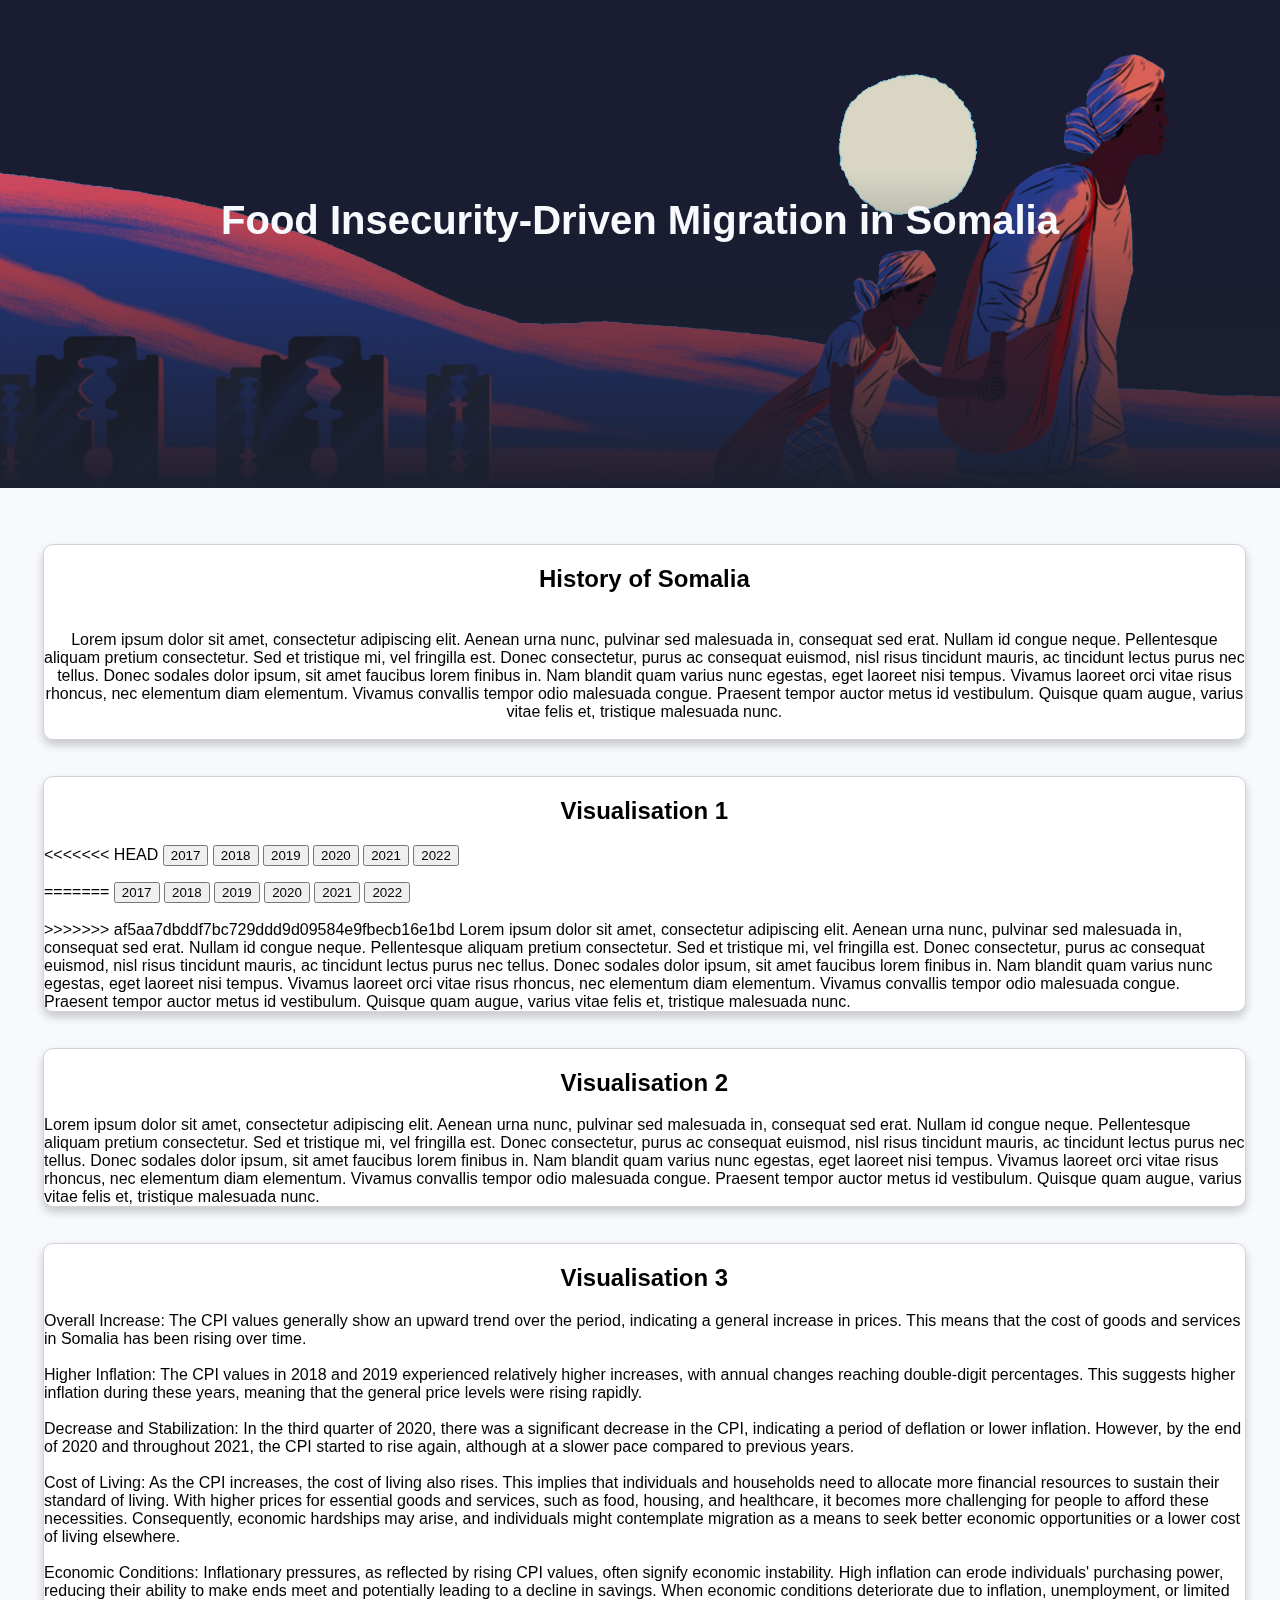
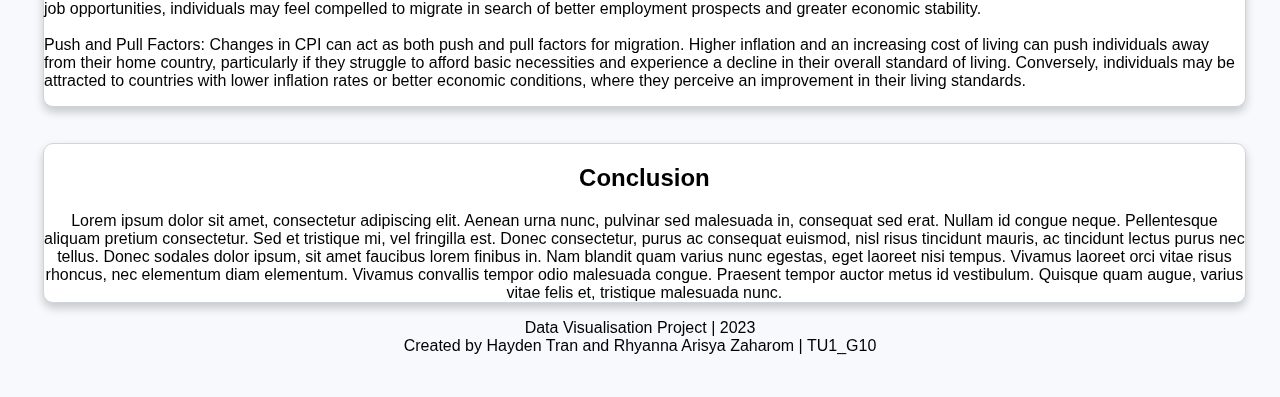
==== index.html @ 813162ca "Merge branch 'main' of https://github.com/rhyannaaz/COS30045" ====
<!DOCTYPE html>
<html lang="en">


<head>
	<meta charset="UTF-8" />
	<meta name="description" content="Data Visualisation Project 2023" />
	<meta name="keywords" content="HTML, CSS, JSON, JavaScript" />
	<meta name="authors" content="Hayden Tran, Rhyanna Arisya Zaharom" />

	<title>Data Visualisation Project</title>
	<script src="https://d3js.org/d3.v7.min.js"></script>
	<script src="index.js"></script>
	<link rel="stylesheet" href="./index.css">
	<link rel="icon" type="images/icon" href="images/migration_icon.png">

</head>

<body>
	<div>
		<header>
				<h1>Food Insecurity-Driven Migration in Somalia</h1>
		</header>
		<br><br>
		<div class="card">
			<div class="container" style="text-align:center">
				<h2>History of Somalia</h2>
				<br>
				<div>
					Lorem ipsum dolor sit amet, consectetur adipiscing elit. Aenean urna nunc, pulvinar sed malesuada
					in,
					consequat sed erat. Nullam id congue neque. Pellentesque aliquam pretium consectetur. Sed et
					tristique mi,
					vel fringilla est. Donec consectetur, purus ac consequat euismod, nisl risus tincidunt mauris, ac
					tincidunt
					lectus purus nec tellus. Donec sodales dolor ipsum, sit amet faucibus lorem finibus in. Nam blandit
					quam
					varius nunc egestas, eget laoreet nisi tempus. Vivamus laoreet orci vitae risus rhoncus, nec
					elementum diam
					elementum. Vivamus convallis tempor odio malesuada congue. Praesent tempor auctor metus id
					vestibulum. Quisque
					quam augue, varius vitae felis et, tristique malesuada nunc.
				</div>
				<br>
			</div>
		</div>
		<br><br>
		<div class="card">
			<div class="container">
				<h2>Visualisation 1</h2>
				<div>
<<<<<<< HEAD
					<button onclick="changeYear(2017)">2017</button>
					<button onclick="changeYear(2018)">2018</button>
					<button onclick="changeYear(2019)">2019</button>
					<button onclick="changeYear(2020)">2020</button>
					<button onclick="changeYear(2021)">2021</button>
					<button onclick="changeYear(2022)">2022</button>
					<p id="chart1"></p>
=======
					<button class="year-btn" data-year="2017">2017</button>
					<button class="year-btn" data-year="2018">2018</button>
					<button class="year-btn" data-year="2019">2019</button>
					<button class="year-btn" data-year="2020">2020</button>
					<button class="year-btn" data-year="2021">2021</button>
					<button class="year-btn" data-year="2022">2022</button>
					<br><br>
					<!-- <div class="regionLabel"><div>Current filtering by: <strong>All Regions</strong></div><a href="#" class="reset-btn small">RESET</a></div> -->
				<div id="chart1"></div>
>>>>>>> af5aa7dbddf7bc729ddd9d09584e9fbecb16e1bd
					<span class="text1">
						Lorem ipsum dolor sit amet, consectetur adipiscing elit. Aenean urna nunc, pulvinar sed
						malesuada in,
						consequat sed erat. Nullam id congue neque. Pellentesque aliquam pretium consectetur. Sed et
						tristique mi,
						vel fringilla est. Donec consectetur, purus ac consequat euismod, nisl risus tincidunt mauris,
						ac tincidunt
						lectus purus nec tellus. Donec sodales dolor ipsum, sit amet faucibus lorem finibus in. Nam
						blandit quam
						varius nunc egestas, eget laoreet nisi tempus. Vivamus laoreet orci vitae risus rhoncus, nec
						elementum diam
						elementum. Vivamus convallis tempor odio malesuada congue. Praesent tempor auctor metus id
						vestibulum. Quisque
						quam augue, varius vitae felis et, tristique malesuada nunc.
					</span>
				</div>
			</div>
		</div>
		<br><br>
		<div class="card">
			<div class="container">
				<h2>Visualisation 2</h2>
				<div>
					<p id="chart2"></p>
					<span class="text2">
						Lorem ipsum dolor sit amet, consectetur adipiscing elit. Aenean urna nunc, pulvinar sed
						malesuada in,
						consequat sed erat. Nullam id congue neque. Pellentesque aliquam pretium consectetur.
						Sed et tristique mi,
						vel fringilla est. Donec consectetur, purus ac consequat euismod, nisl risus tincidunt
						mauris, ac tincidunt
						lectus purus nec tellus. Donec sodales dolor ipsum, sit amet faucibus lorem finibus in.
						Nam blandit quam
						varius nunc egestas, eget laoreet nisi tempus. Vivamus laoreet orci vitae risus rhoncus,
						nec elementum diam
						elementum. Vivamus convallis tempor odio malesuada congue. Praesent tempor auctor metus
						id vestibulum. Quisque
						quam augue, varius vitae felis et, tristique malesuada nunc.
					</span>
				</div>
			</div>
		</div>
		<br><br>
		<div class="card">
			<h2>Visualisation 3</h2>
			<div id="container3">
				<div id="chart3"></div>
				<div class="text3">
					<p>
						Overall Increase: The CPI values generally show an upward trend over the period, indicating a
						general increase in prices. This means that the cost of goods and services in Somalia has been
						rising over time.
						<br>
						<br>
						Higher Inflation: The CPI values in 2018 and 2019 experienced relatively higher increases, with
						annual changes reaching double-digit percentages. This suggests higher inflation during these
						years, meaning that the general price levels were rising rapidly.
						<br>
						<br>
						Decrease and Stabilization: In the third quarter of 2020, there was a significant decrease in
						the CPI, indicating a period of deflation or lower inflation. However, by the end of 2020 and
						throughout 2021, the CPI started to rise again, although at a slower pace compared to previous
						years.
						<br>
						<br>
						Cost of Living: As the CPI increases, the cost of living also rises. This implies that
						individuals and households need to allocate more financial resources to sustain their standard
						of living. With higher prices for essential goods and services, such as food, housing, and
						healthcare, it becomes more challenging for people to afford these necessities. Consequently,
						economic hardships may arise, and individuals might contemplate migration as a means to seek
						better economic opportunities or a lower cost of living elsewhere.
						<br>
						<br>
						Economic Conditions: Inflationary pressures, as reflected by rising CPI values, often signify
						economic instability. High inflation can erode individuals' purchasing power, reducing their
						ability to make ends meet and potentially leading to a decline in savings. When economic
						conditions deteriorate due to inflation, unemployment, or limited job opportunities, individuals
						may feel compelled to migrate in search of better employment prospects and greater economic
						stability.
						<br>
						<br>
						Push and Pull Factors: Changes in CPI can act as both push and pull factors for migration.
						Higher inflation and an increasing cost of living can push individuals away from their home
						country, particularly if they struggle to afford basic necessities and experience a decline in
						their overall standard of living. Conversely, individuals may be attracted to countries with
						lower inflation rates or better economic conditions, where they perceive an improvement in their
						living standards.
					</p>
				</div>
			</div>
		</div>
	</div>
	<br><br>

	<div class="card">
		<div class="container" style="text-align:center">
			<h2>Conclusion</h2>
			<span>
				Lorem ipsum dolor sit amet, consectetur adipiscing elit. Aenean urna nunc, pulvinar sed
				malesuada in,
				consequat sed erat. Nullam id congue neque. Pellentesque aliquam pretium consectetur. Sed et
				tristique mi,
				vel fringilla est. Donec consectetur, purus ac consequat euismod, nisl risus tincidunt mauris,
				ac tincidunt
				lectus purus nec tellus. Donec sodales dolor ipsum, sit amet faucibus lorem finibus in. Nam
				blandit quam
				varius nunc egestas, eget laoreet nisi tempus. Vivamus laoreet orci vitae risus rhoncus, nec
				elementum diam
				elementum. Vivamus convallis tempor odio malesuada congue. Praesent tempor auctor metus id
				vestibulum. Quisque
				quam augue, varius vitae felis et, tristique malesuada nunc.
			</span>
		</div>
	</div>

	</div>
	<footer style="text-align:center">
		<div>
			<p> Data Visualisation Project | 2023 <br>
				Created by Hayden Tran and Rhyanna Arisya Zaharom | TU1_G10</p>
		</div>
	</footer>
</body>

</html>
---- index.css ----
/**
* Authors: Hayden Tran (102882815), Rhyanna Arisya Zaharom (103698709)
* Target: index.html
* Created: 29th April 2023
**/

* {
	font-family: 'Arial', sans-serif;
}

header {
  position:relative;
  overflow:hidden;
  display:flex;
  flex-wrap: wrap;
  justify-content: center;
  align-items: flex-start;
  align-content: flex-start;
  height:50vw;
  min-height:350px;
  max-height:350px;
  min-width:300px;
  color:#F7F9FD;
	font-size: 20px;
	text-align:center;
	padding-top: 90px;
	padding-bottom: 90px;
	margin-left: -50px;
	margin-right: -50px;
	margin-bottom: 20px;
	margin-top: -50px;
}

header:after {
  content:"";
  width:100%;
  height:100%;
  position:absolute;
  bottom:0;
  left:0;
  z-index:-1;
 	background: linear-gradient(to bottom, rgba(0,0,0,0.12) 40%,rgba(27,32,48,1) 100%);
}

header:before {
  content:"";
  width:100%;
  height:200%;
  position:absolute;
  top:0;
  left:0;
  -webkit-backface-visibility: hidden;
  -webkit-transform: translateZ(0); backface-visibility: hidden;
  scale(1.0, 1.0);
  transform: translateZ(0);
  background:#1B2030 url(images/somalia_illustration.png) 50% 0 no-repeat;
  background-size:100%;
  background-attachment:fixed;
  animation: grow 360s  linear 10ms infinite;
  transition:all 0.4s ease-in-out;
  z-index:-2
}

@keyframes grow {
  0% { transform: scale(1) translateY(0px)}
  50% { transform: scale(1.2) translateY(-400px)}
}

h1 {
	margin-top: 150px;
}

h1:after {
	content: '';
	position: absolute;
	display: inline-block;
  height: 1em;
  width: 58%;
  border-bottom: 1px solid;
  margin-top: 1%;
	left: 21%;
  opacity: 0;
	animation: underlineEffect 4s forwards;
	transform: scale(0,1);
}

@keyframes underlineEffect {
	0% {
		opacity: 0;
		transform: scale(0,1);
	}

	100% {
		opacity: 1;
		transform: scale(1);
	}
}

/* :hover:after {
	opacity: 1;
	transform: scale(1);
} */

body {
  background-color: #f7f9fd;
}

.card {
	box-shadow: 0 5px 10px 0 rgba(0, 0, 0, 0.2);
	transition: 0.3s;
	width: 95%;
	border-radius: 10px;
	border-style: solid;
	border-width: thin;
	border-color: #ced4da;
	margin-left: 35px;
	background-color: #fff;
}

<<<<<<< HEAD
#container3 {
	padding: 2px 16px;
	display: grid;
	grid-template-columns: 1fr 1fr;
	grid-gap: 20px;
	text-align: center;
}

h2 {
	text-align: center;
=======
.container {
	padding: 30px 20px;
>>>>>>> af5aa7dbddf7bc729ddd9d09584e9fbecb16e1bd
}

.map-tooltip {
	position: absolute;
	background-color: #fff;
	padding: 5px;
	font-size: 12px;
	border: 1px solid #ccc;
	pointer-events: none;
}

.year-btn {
	margin-left: 1.5;
	margin-right: 1.5;
	padding: 6px;
	border: none;
	border-radius: 5px;
	width: 5%;
	margin-top: 2%;
	font-weight: bold;
	padding: 5px;
	color: white;
	font-size: 1rem;
	background-color: #ED6A2C;
	transition-duration: 0.3s;
}

.year-btn:hover {
    opacity: 0.6;

}

span.text1 {
	/* float: right;
	text-align: justify;
	width: 45%;
	margin-top: -25%; */
}

span.text2 {
	/* float: left;
	text-align: justify;
	width: 45%;
	margin-top: -15%; */
}

.text3 p {
margin: 0 auto
}

<<<<<<< HEAD
#chart1 {
	width: 45%;
}
=======
footer {
	font-size: 18px;
	padding-top: 90px;
	padding-bottom: 90px;
	margin-left: -50px;
	margin-right: -50px;
	margin-bottom: -50px;
	margin-top: 20px
}
>>>>>>> af5aa7dbddf7bc729ddd9d09584e9fbecb16e1bd
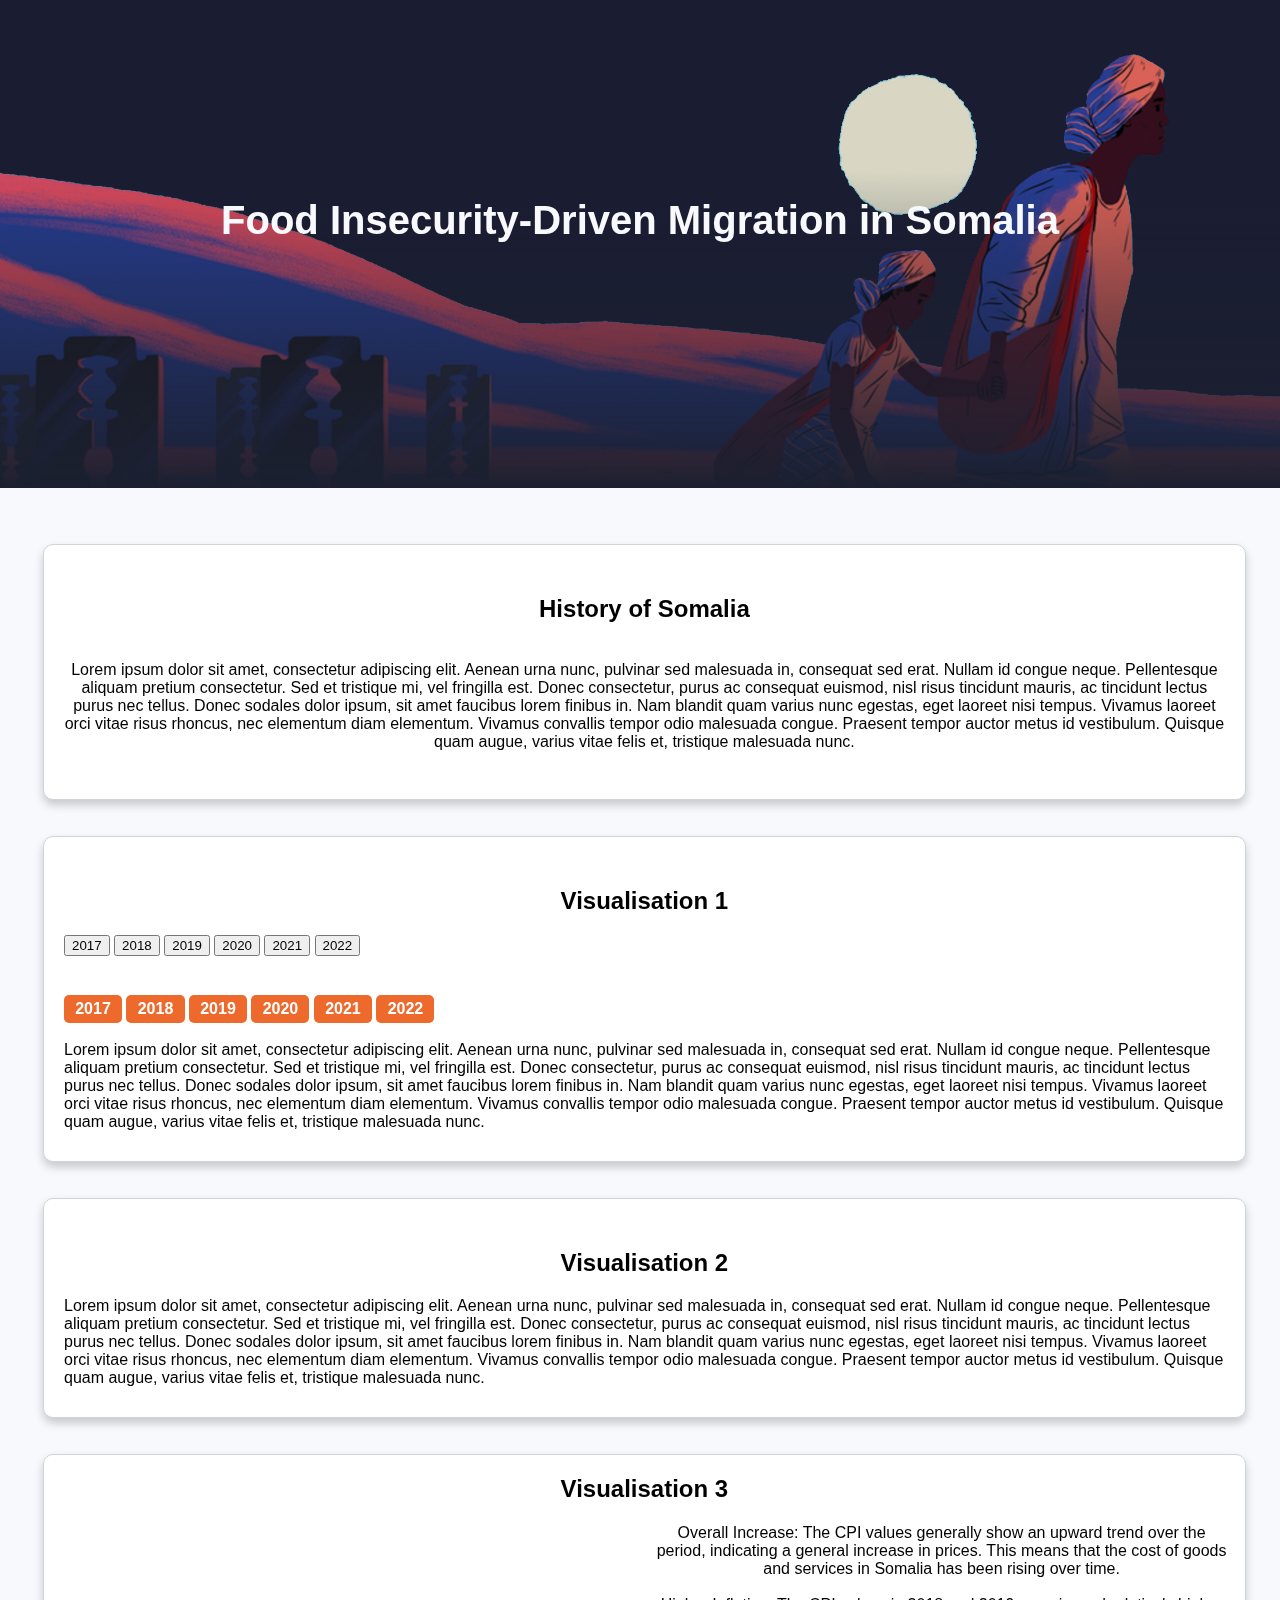
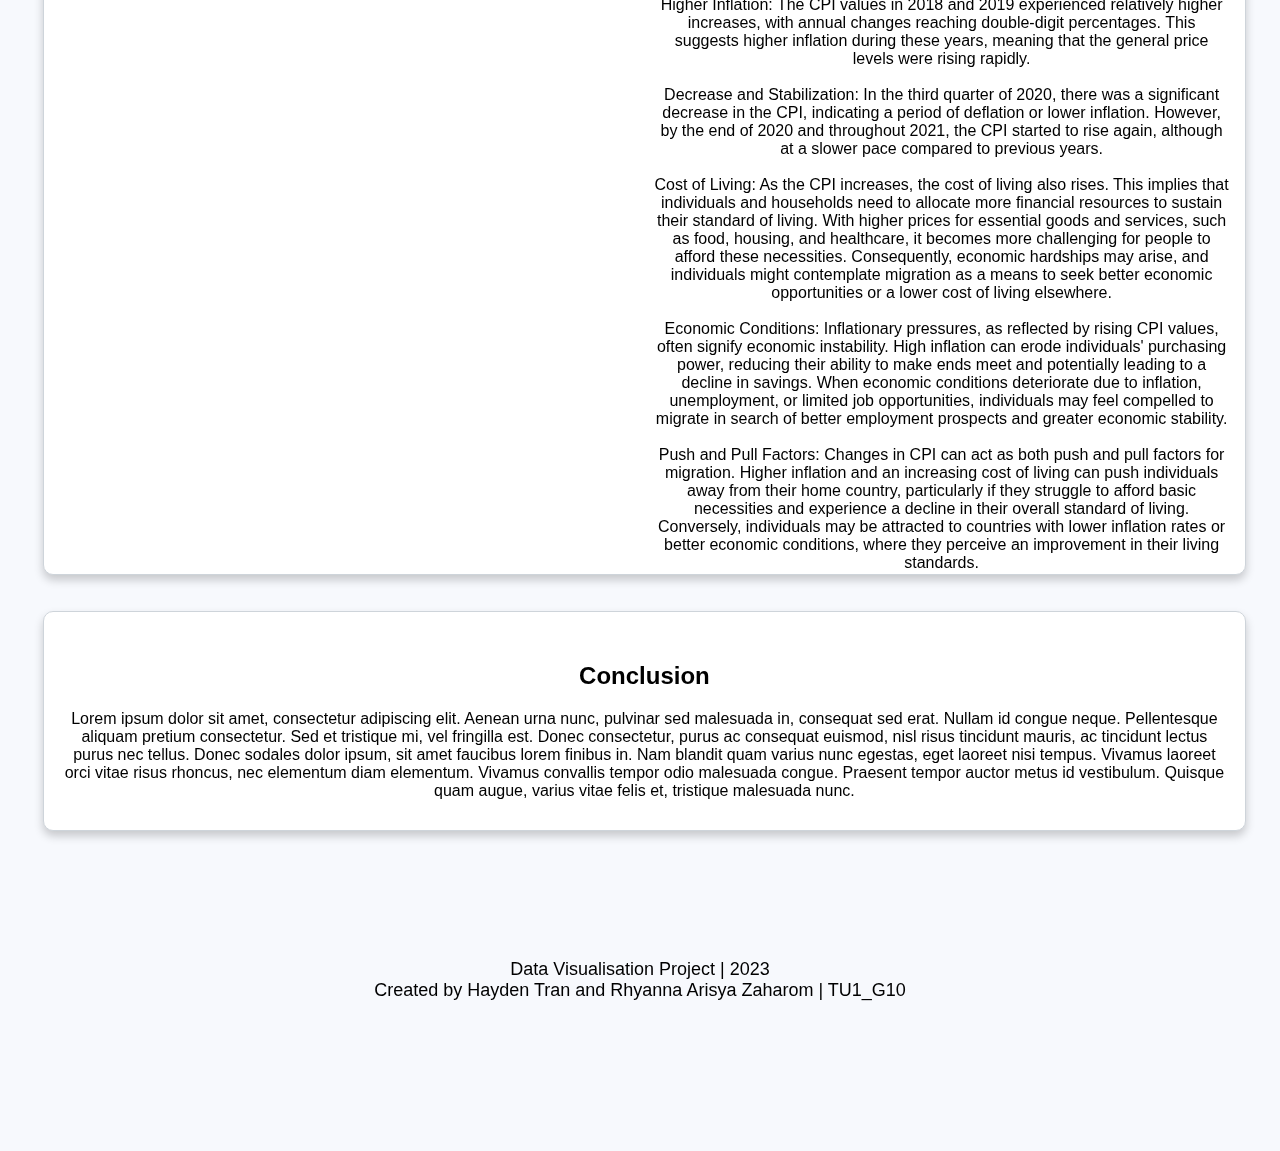
==== commit e064d52f: "Update" ====
--- a/index.html
+++ b/index.html
@@ -49,7 +49,6 @@
 			<div class="container">
 				<h2>Visualisation 1</h2>
 				<div>
-<<<<<<< HEAD
 					<button onclick="changeYear(2017)">2017</button>
 					<button onclick="changeYear(2018)">2018</button>
 					<button onclick="changeYear(2019)">2019</button>
@@ -57,7 +56,6 @@
 					<button onclick="changeYear(2021)">2021</button>
 					<button onclick="changeYear(2022)">2022</button>
 					<p id="chart1"></p>
-=======
 					<button class="year-btn" data-year="2017">2017</button>
 					<button class="year-btn" data-year="2018">2018</button>
 					<button class="year-btn" data-year="2019">2019</button>
@@ -67,7 +65,6 @@
 					<br><br>
 					<!-- <div class="regionLabel"><div>Current filtering by: <strong>All Regions</strong></div><a href="#" class="reset-btn small">RESET</a></div> -->
 				<div id="chart1"></div>
->>>>>>> af5aa7dbddf7bc729ddd9d09584e9fbecb16e1bd
 					<span class="text1">
 						Lorem ipsum dolor sit amet, consectetur adipiscing elit. Aenean urna nunc, pulvinar sed
 						malesuada in,
@@ -192,4 +189,4 @@
 	</footer>
 </body>
 
-</html>+</html>
--- a/index.css
+++ b/index.css
@@ -117,7 +117,6 @@
 	background-color: #fff;
 }
 
-<<<<<<< HEAD
 #container3 {
 	padding: 2px 16px;
 	display: grid;
@@ -128,10 +127,9 @@
 
 h2 {
 	text-align: center;
-=======
+}
 .container {
 	padding: 30px 20px;
->>>>>>> af5aa7dbddf7bc729ddd9d09584e9fbecb16e1bd
 }
 
 .map-tooltip {
@@ -182,11 +180,9 @@
 margin: 0 auto
 }
 
-<<<<<<< HEAD
 #chart1 {
 	width: 45%;
 }
-=======
 footer {
 	font-size: 18px;
 	padding-top: 90px;
@@ -196,4 +192,3 @@
 	margin-bottom: -50px;
 	margin-top: 20px
 }
->>>>>>> af5aa7dbddf7bc729ddd9d09584e9fbecb16e1bd
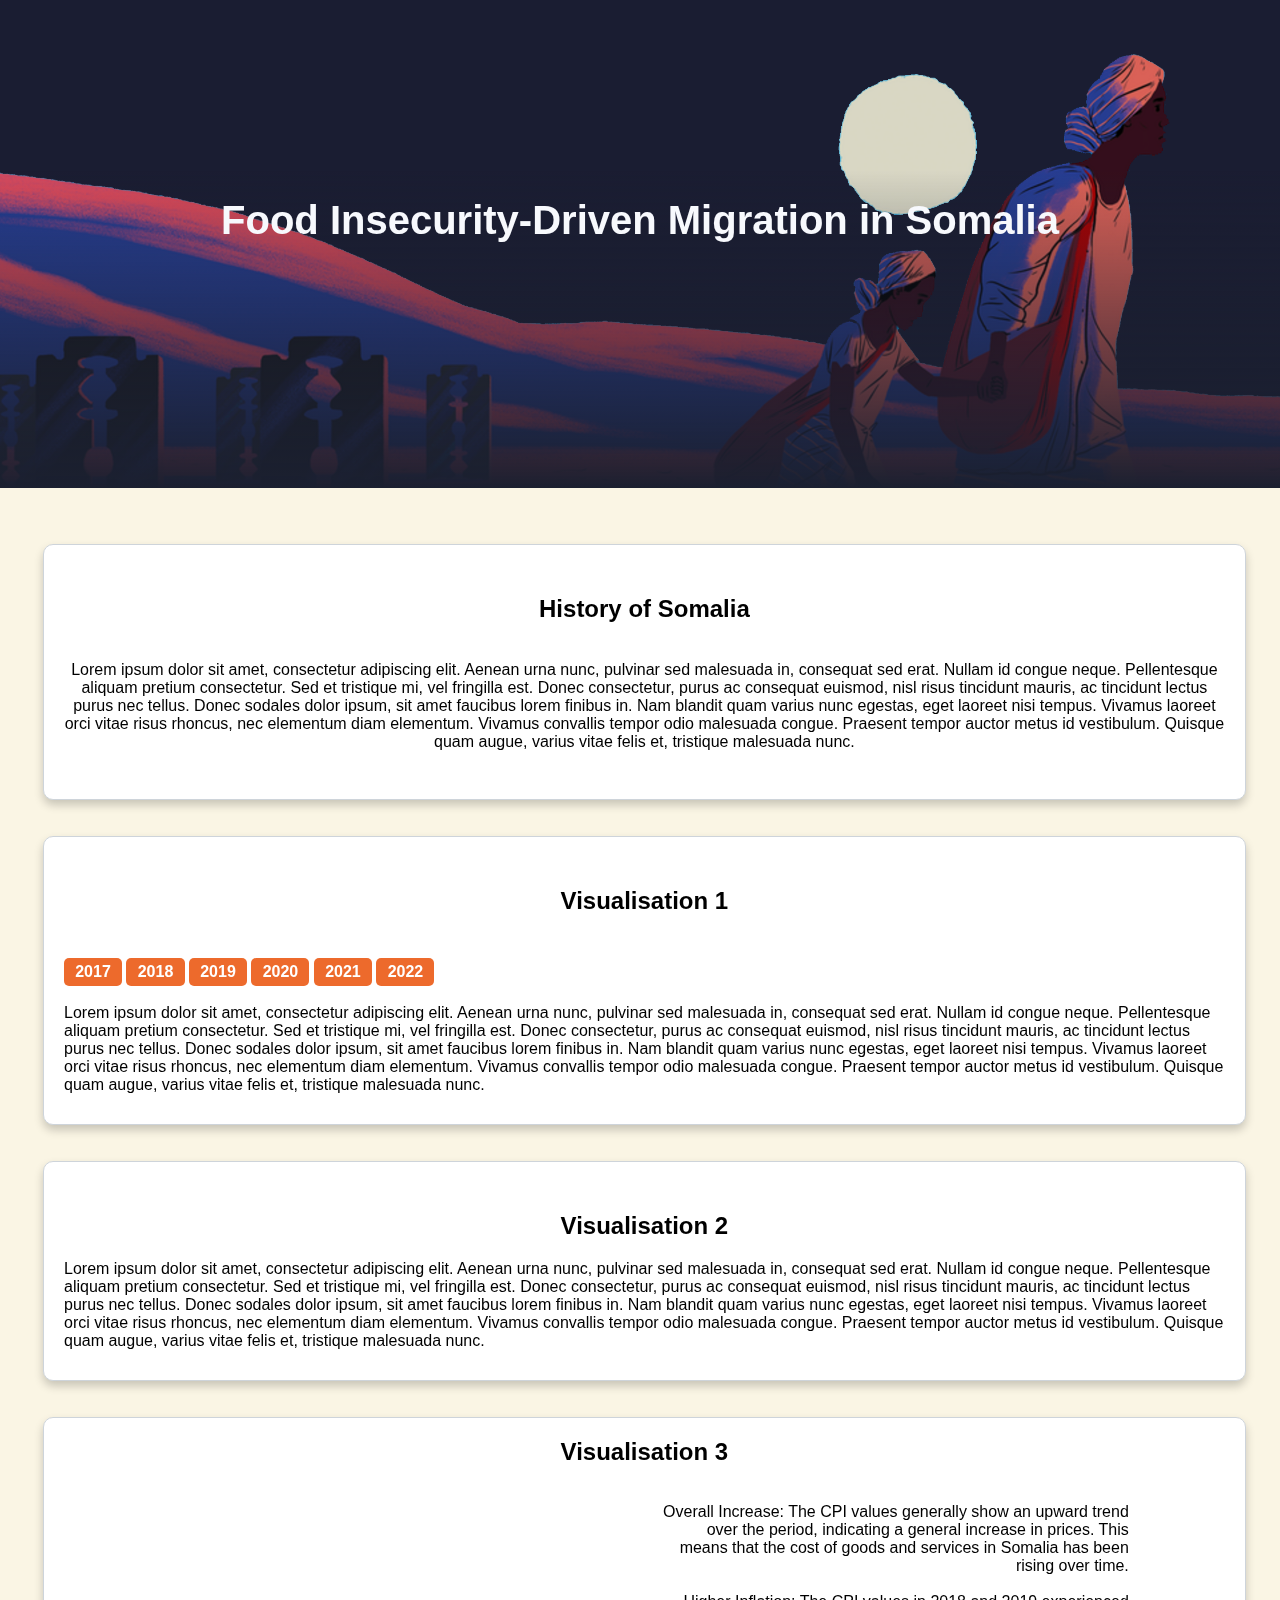
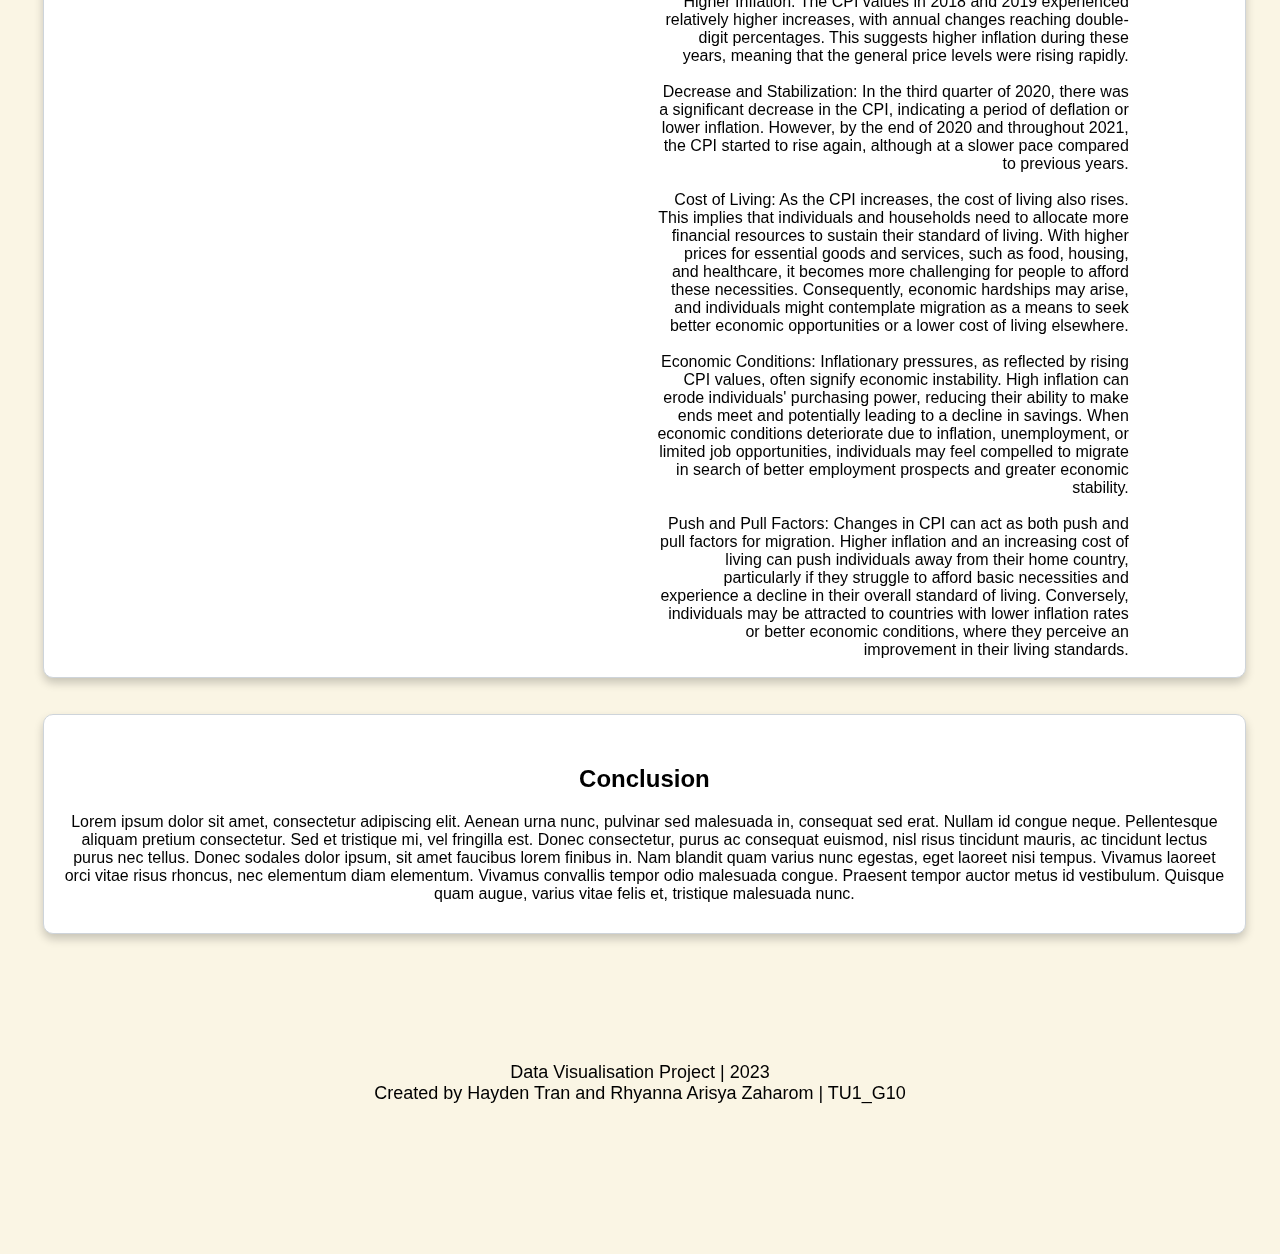
==== commit 7b556812: "visualization 3 updated" ====
--- a/index.html
+++ b/index.html
@@ -49,12 +49,6 @@
 			<div class="container">
 				<h2>Visualisation 1</h2>
 				<div>
-					<button onclick="changeYear(2017)">2017</button>
-					<button onclick="changeYear(2018)">2018</button>
-					<button onclick="changeYear(2019)">2019</button>
-					<button onclick="changeYear(2020)">2020</button>
-					<button onclick="changeYear(2021)">2021</button>
-					<button onclick="changeYear(2022)">2022</button>
 					<p id="chart1"></p>
 					<button class="year-btn" data-year="2017">2017</button>
 					<button class="year-btn" data-year="2018">2018</button>
--- a/index.css
+++ b/index.css
@@ -51,7 +51,7 @@
   left:0;
   -webkit-backface-visibility: hidden;
   -webkit-transform: translateZ(0); backface-visibility: hidden;
-  scale(1.0, 1.0);
+  scale: (1.0, 1.0);
   transform: translateZ(0);
   background:#1B2030 url(images/somalia_illustration.png) 50% 0 no-repeat;
   background-size:100%;
@@ -102,7 +102,7 @@
 } */
 
 body {
-  background-color: #f7f9fd;
+  background-color: #FAF5E4;
 }
 
 .card {
@@ -176,8 +176,10 @@
 	margin-top: -15%; */
 }
 
-.text3 p {
-margin: 0 auto
+.text3  {
+margin: auto;
+padding-right: 100px;
+text-align: right;
 }
 
 #chart1 {
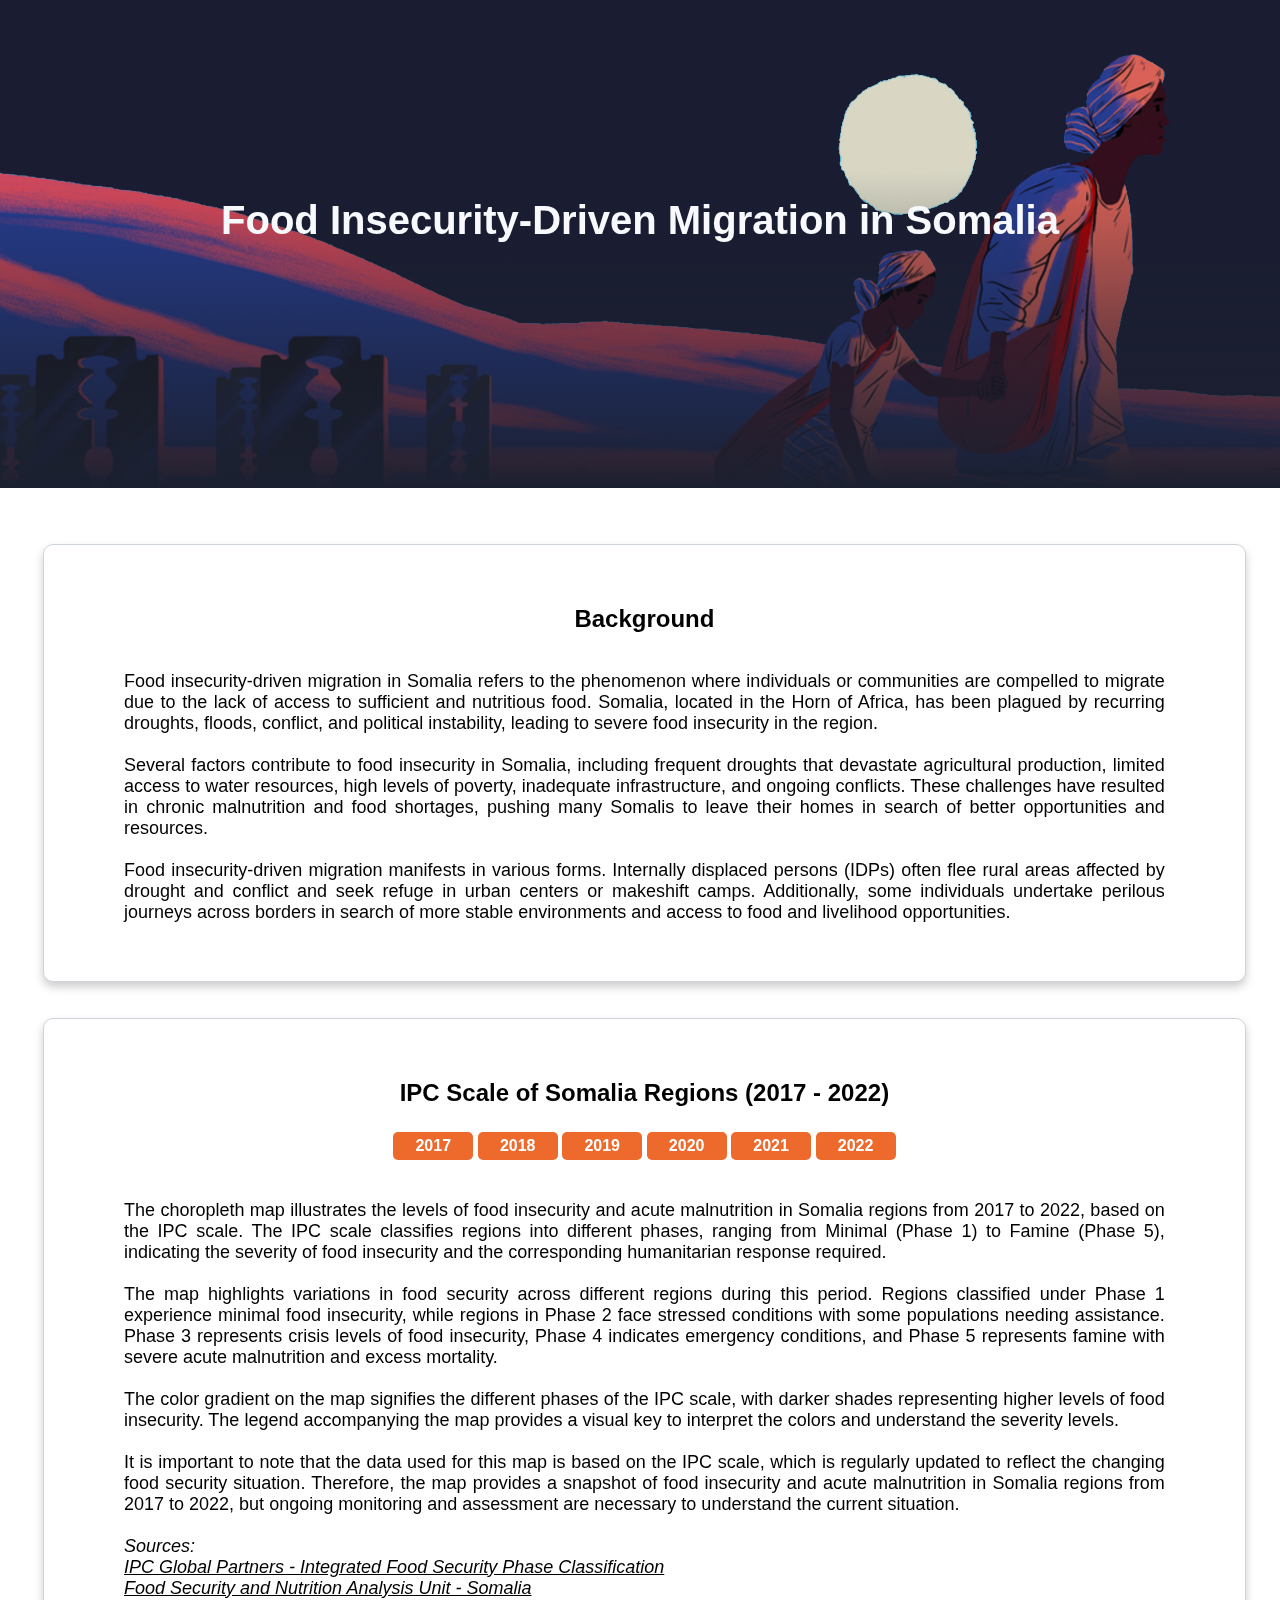
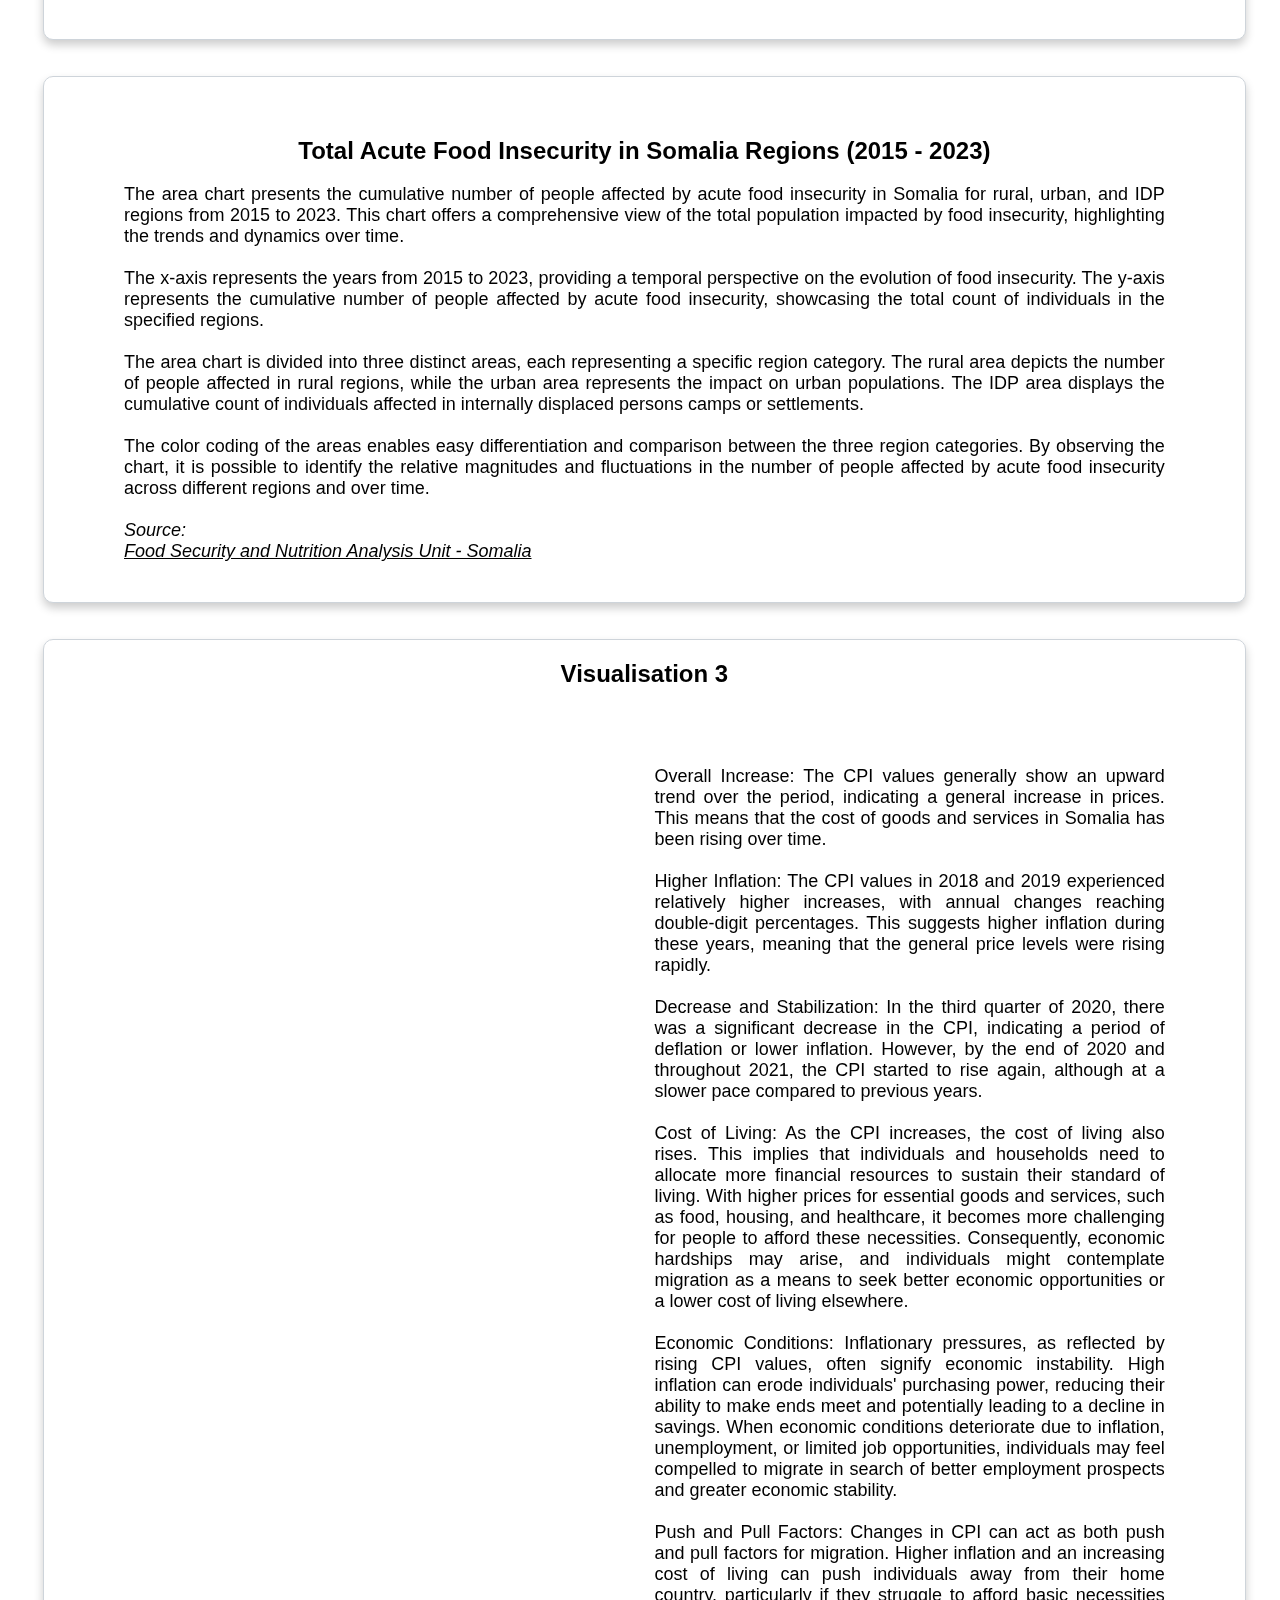
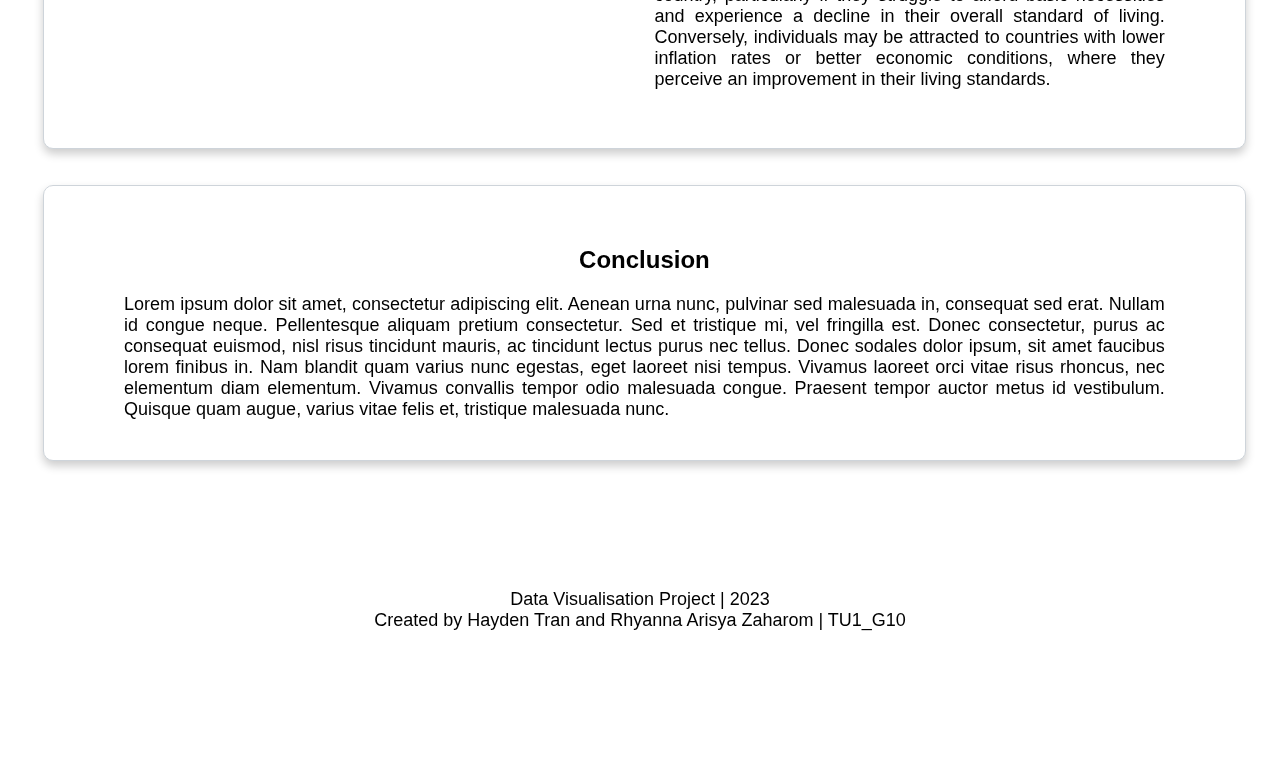
==== commit 963cc450: "modified css" ====
--- a/index.html
+++ b/index.html
@@ -23,81 +23,104 @@
 		</header>
 		<br><br>
 		<div class="card">
-			<div class="container" style="text-align:center">
-				<h2>History of Somalia</h2>
+			<div id="container0">
+				<h2>Background</h2>
 				<br>
+				<div class="background">
+					Food insecurity-driven migration in Somalia refers to the phenomenon where individuals or
+					communities are compelled to migrate due to the lack of access to sufficient and nutritious
+					food. Somalia, located in the Horn of Africa, has been plagued by recurring droughts, floods,
+					conflict, and political instability, leading to severe food insecurity in the region.
+					<br><br>
+					Several factors contribute to food insecurity in Somalia, including frequent droughts that
+					devastate agricultural production, limited access to water resources, high levels of poverty,
+					inadequate infrastructure, and ongoing conflicts. These challenges have resulted in chronic
+					malnutrition and food shortages, pushing many Somalis to leave their homes in search of better
+					opportunities and resources.
+					<br><br>
+					Food insecurity-driven migration manifests in various forms. Internally displaced persons (IDPs)
+					often flee rural areas affected by drought and conflict and seek refuge in urban centers or makeshift
+					camps. Additionally, some individuals undertake perilous journeys across borders in search of more
+					stable environments and access to food and livelihood opportunities.
+				</div>
+				<br>
+			</div>
+		</div>
+		<br><br>
+		<div class="card">
+			<div id="container1">
+				<h2>IPC Scale of Somalia Regions (2017 - 2022)</h2>
 				<div>
-					Lorem ipsum dolor sit amet, consectetur adipiscing elit. Aenean urna nunc, pulvinar sed malesuada
-					in,
-					consequat sed erat. Nullam id congue neque. Pellentesque aliquam pretium consectetur. Sed et
-					tristique mi,
-					vel fringilla est. Donec consectetur, purus ac consequat euismod, nisl risus tincidunt mauris, ac
-					tincidunt
-					lectus purus nec tellus. Donec sodales dolor ipsum, sit amet faucibus lorem finibus in. Nam blandit
-					quam
-					varius nunc egestas, eget laoreet nisi tempus. Vivamus laoreet orci vitae risus rhoncus, nec
-					elementum diam
-					elementum. Vivamus convallis tempor odio malesuada congue. Praesent tempor auctor metus id
-					vestibulum. Quisque
-					quam augue, varius vitae felis et, tristique malesuada nunc.
-				</div>
-				<br>
-			</div>
-		</div>
-		<br><br>
-		<div class="card">
-			<div class="container">
-				<h2>Visualisation 1</h2>
+					<p id="buttons">
+	            <button onclick="myFunction()" id='button1'>2017</button>
+	            <button onclick="myFunction2()" id='button2'>2018</button>
+							<button onclick="myFunction3()" id='button3'>2019</button>
+	            <button onclick="myFunction4()" id='button4'>2020</button>
+							<button onclick="myFunction5()" id='button5'>2021</button>
+	            <button onclick="myFunction6()" id='button6'>2022</button>
+	            <script src="button.js"></script>
+	        </p>
+					<div id="chart1"></div>
+					<div class="text1">
+						The choropleth map illustrates the levels of food insecurity and acute malnutrition in Somalia
+						regions from 2017 to 2022, based on the IPC scale. The IPC scale classifies regions into different
+						phases, ranging from Minimal (Phase 1) to Famine (Phase 5), indicating the severity of food insecurity
+						and the corresponding humanitarian response required.
+						<br><br>
+						The map highlights variations in food security across different regions during this period. Regions
+						classified under Phase 1 experience minimal food insecurity, while regions in Phase 2 face stressed
+						conditions with some populations needing assistance. Phase 3 represents crisis levels of food
+						insecurity, Phase 4 indicates emergency conditions, and Phase 5 represents famine with severe acute
+						malnutrition and excess mortality.
+						<br><br>
+						The color gradient on the map signifies the different phases of the IPC scale, with darker shades
+						representing higher levels of food insecurity. The legend accompanying the map provides a visual key
+						to interpret the colors and understand the severity levels.
+						<br><br>
+						It is important to note that the data used for this map is based on the IPC scale, which is regularly
+						updated to reflect the changing food security situation. Therefore, the map provides a snapshot of
+						food insecurity and acute malnutrition in Somalia regions from 2017 to 2022, but ongoing monitoring
+						and assessment are necessary to understand the current situation.
+						<br><br>
+						<i>Sources:<br>
+							<a class="hyperlinks" href='http://www.ipcinfo.org/'>IPC Global Partners - Integrated Food Security Phase Classification</a>
+							<br>
+							<a class="hyperlinks" href='https://fsnau.org/'>Food Security and Nutrition Analysis Unit - Somalia</a>
+						</i>
+					</div>
+				</div>
+			</div>
+		</div>
+		<br><br>
+		<div class="card">
+			<div id="container2">
+				<h2>Total Acute Food Insecurity in Somalia Regions (2015 - 2023)</h2>
 				<div>
-					<p id="chart1"></p>
-					<button class="year-btn" data-year="2017">2017</button>
-					<button class="year-btn" data-year="2018">2018</button>
-					<button class="year-btn" data-year="2019">2019</button>
-					<button class="year-btn" data-year="2020">2020</button>
-					<button class="year-btn" data-year="2021">2021</button>
-					<button class="year-btn" data-year="2022">2022</button>
-					<br><br>
-					<!-- <div class="regionLabel"><div>Current filtering by: <strong>All Regions</strong></div><a href="#" class="reset-btn small">RESET</a></div> -->
-				<div id="chart1"></div>
-					<span class="text1">
-						Lorem ipsum dolor sit amet, consectetur adipiscing elit. Aenean urna nunc, pulvinar sed
-						malesuada in,
-						consequat sed erat. Nullam id congue neque. Pellentesque aliquam pretium consectetur. Sed et
-						tristique mi,
-						vel fringilla est. Donec consectetur, purus ac consequat euismod, nisl risus tincidunt mauris,
-						ac tincidunt
-						lectus purus nec tellus. Donec sodales dolor ipsum, sit amet faucibus lorem finibus in. Nam
-						blandit quam
-						varius nunc egestas, eget laoreet nisi tempus. Vivamus laoreet orci vitae risus rhoncus, nec
-						elementum diam
-						elementum. Vivamus convallis tempor odio malesuada congue. Praesent tempor auctor metus id
-						vestibulum. Quisque
-						quam augue, varius vitae felis et, tristique malesuada nunc.
-					</span>
-				</div>
-			</div>
-		</div>
-		<br><br>
-		<div class="card">
-			<div class="container">
-				<h2>Visualisation 2</h2>
-				<div>
-					<p id="chart2"></p>
-					<span class="text2">
-						Lorem ipsum dolor sit amet, consectetur adipiscing elit. Aenean urna nunc, pulvinar sed
-						malesuada in,
-						consequat sed erat. Nullam id congue neque. Pellentesque aliquam pretium consectetur.
-						Sed et tristique mi,
-						vel fringilla est. Donec consectetur, purus ac consequat euismod, nisl risus tincidunt
-						mauris, ac tincidunt
-						lectus purus nec tellus. Donec sodales dolor ipsum, sit amet faucibus lorem finibus in.
-						Nam blandit quam
-						varius nunc egestas, eget laoreet nisi tempus. Vivamus laoreet orci vitae risus rhoncus,
-						nec elementum diam
-						elementum. Vivamus convallis tempor odio malesuada congue. Praesent tempor auctor metus
-						id vestibulum. Quisque
-						quam augue, varius vitae felis et, tristique malesuada nunc.
-					</span>
+					<div id="chart2"></div>
+					<div class="text2">
+						The area chart presents the cumulative number of people affected by acute food insecurity in
+						Somalia for rural, urban, and IDP regions from 2015 to 2023. This chart offers a comprehensive
+						view of the total population impacted by food insecurity, highlighting the trends and dynamics
+						over time.
+						<br><br>
+						The x-axis represents the years from 2015 to 2023, providing a temporal perspective on the
+						evolution of food insecurity. The y-axis represents the cumulative number of people affected
+						by acute food insecurity, showcasing the total count of individuals in the specified regions.
+						<br><br>
+						The area chart is divided into three distinct areas, each representing a specific region category.
+						The rural area depicts the number of people affected in rural regions, while the urban area
+						represents the impact on urban populations. The IDP area displays the cumulative count of
+						individuals affected in internally displaced persons camps or settlements.
+						<br><br>
+						The color coding of the areas enables easy differentiation and comparison between the three
+						region categories. By observing the chart, it is possible to identify the relative magnitudes
+						and fluctuations in the number of people affected by acute food insecurity across different
+						regions and over time.
+						<br><br>
+						<i>Source:<br>
+							<a class="hyperlinks" href='https://fsnau.org/'>Food Security and Nutrition Analysis Unit - Somalia</a>
+						</i>
+					</div>
 				</div>
 			</div>
 		</div>
@@ -154,9 +177,9 @@
 	<br><br>
 
 	<div class="card">
-		<div class="container" style="text-align:center">
+		<div id="container4">
 			<h2>Conclusion</h2>
-			<span>
+			<div class="text4">
 				Lorem ipsum dolor sit amet, consectetur adipiscing elit. Aenean urna nunc, pulvinar sed
 				malesuada in,
 				consequat sed erat. Nullam id congue neque. Pellentesque aliquam pretium consectetur. Sed et
@@ -170,7 +193,7 @@
 				elementum. Vivamus convallis tempor odio malesuada congue. Praesent tempor auctor metus id
 				vestibulum. Quisque
 				quam augue, varius vitae felis et, tristique malesuada nunc.
-			</span>
+			</div>
 		</div>
 	</div>
 
--- a/index.css
+++ b/index.css
@@ -96,13 +96,9 @@
 	}
 }
 
-/* :hover:after {
-	opacity: 1;
-	transform: scale(1);
-} */
-
 body {
-  background-color: #FAF5E4;
+  background-color: #FFFFFF;
+	overflow-x: hidden;
 }
 
 .card {
@@ -117,23 +113,48 @@
 	background-color: #fff;
 }
 
+#container0, #container1, #container4 {
+	padding: 40px 80px;
+	text-align: justify;
+}
+
+#container2 {
+	padding: 40px 80px;
+	text-align: justify;
+}
+
 #container3 {
-	padding: 2px 16px;
+	padding: 40px 80px;
 	display: grid;
 	grid-template-columns: 1fr 1fr;
 	grid-gap: 20px;
 	text-align: center;
 }
 
+#chart1 {
+	padding-bottom: 0.5rem;
+	clear: both;
+	padding-bottom: 1.5rem;
+	text-align: center;
+	/* position: absolute; */
+}
+
+#chart2 {
+	text-align: right;
+	margin-left: 35%;
+	scale: 0.8;
+}
+
+#chart3 {
+	text-align: left;
+	scale: 0.8;
+}
+
 h2 {
 	text-align: center;
 }
-.container {
-	padding: 30px 20px;
-}
 
 .map-tooltip {
-	position: absolute;
 	background-color: #fff;
 	padding: 5px;
 	font-size: 12px;
@@ -141,50 +162,51 @@
 	pointer-events: none;
 }
 
-.year-btn {
+#buttons {
+	text-align: center;
+}
+
+button {
 	margin-left: 1.5;
 	margin-right: 1.5;
-	padding: 6px;
+	padding: 5px;
 	border: none;
 	border-radius: 5px;
-	width: 5%;
-	margin-top: 2%;
+	width: 80px;
+	margin-top: 5px;
 	font-weight: bold;
-	padding: 5px;
 	color: white;
 	font-size: 1rem;
 	background-color: #ED6A2C;
 	transition-duration: 0.3s;
 }
 
-.year-btn:hover {
-    opacity: 0.6;
-
-}
-
-span.text1 {
-	/* float: right;
-	text-align: justify;
-	width: 45%;
-	margin-top: -25%; */
-}
-
-span.text2 {
-	/* float: left;
-	text-align: justify;
-	width: 45%;
-	margin-top: -15%; */
+button:hover {
+  opacity: 0.6;
+}
+
+.background, .text1, .text4 {
+	font-size: 18px;
+}
+
+.text2  {
+	text-align: left;
+	text-align: justify;
+	font-size: 18px;
 }
 
 .text3  {
-margin: auto;
-padding-right: 100px;
-text-align: right;
-}
-
-#chart1 {
-	width: 45%;
-}
+	/* margin: auto;
+	padding-right: 100px; */
+	text-align: right;
+	text-align: justify;
+	font-size: 18px;
+}
+
+.hyperlinks {
+	color: black;
+}
+
 footer {
 	font-size: 18px;
 	padding-top: 90px;
@@ -192,5 +214,5 @@
 	margin-left: -50px;
 	margin-right: -50px;
 	margin-bottom: -50px;
-	margin-top: 20px
-}
+	margin-top: 20px;
+}
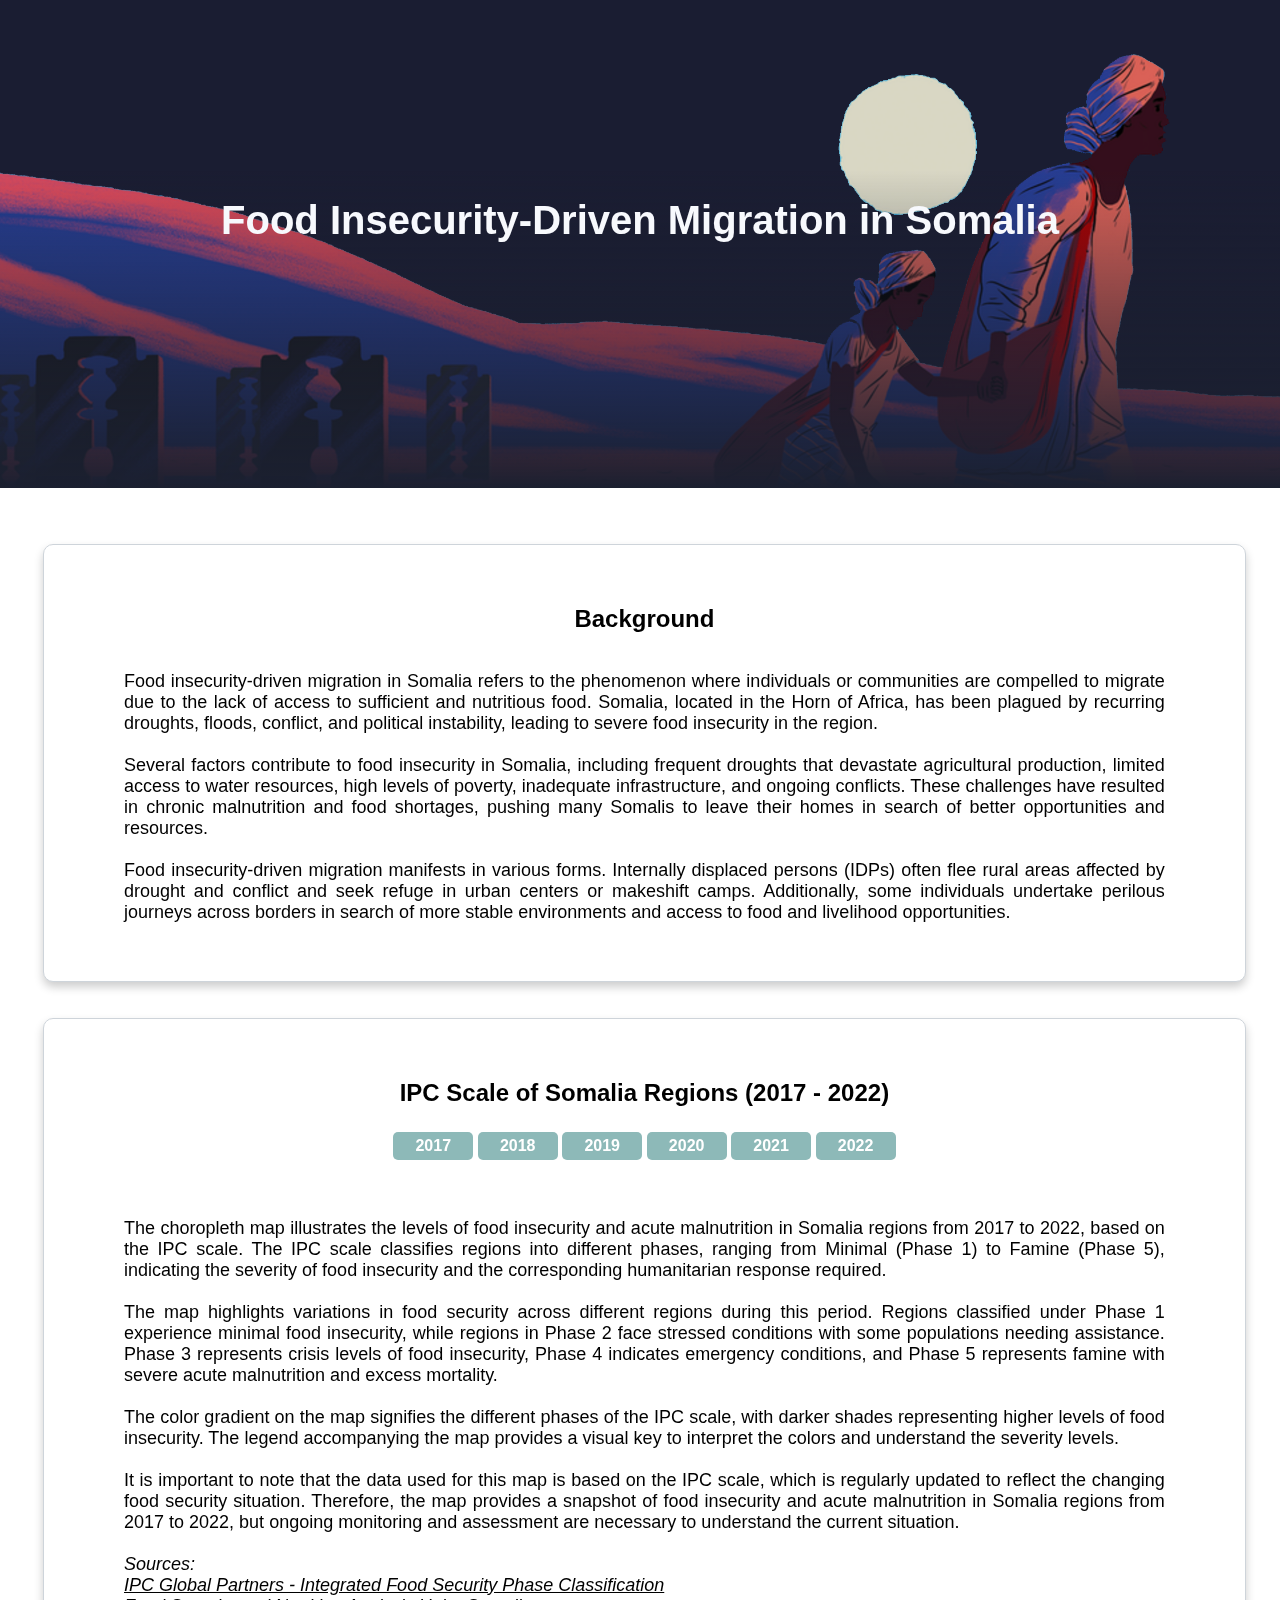
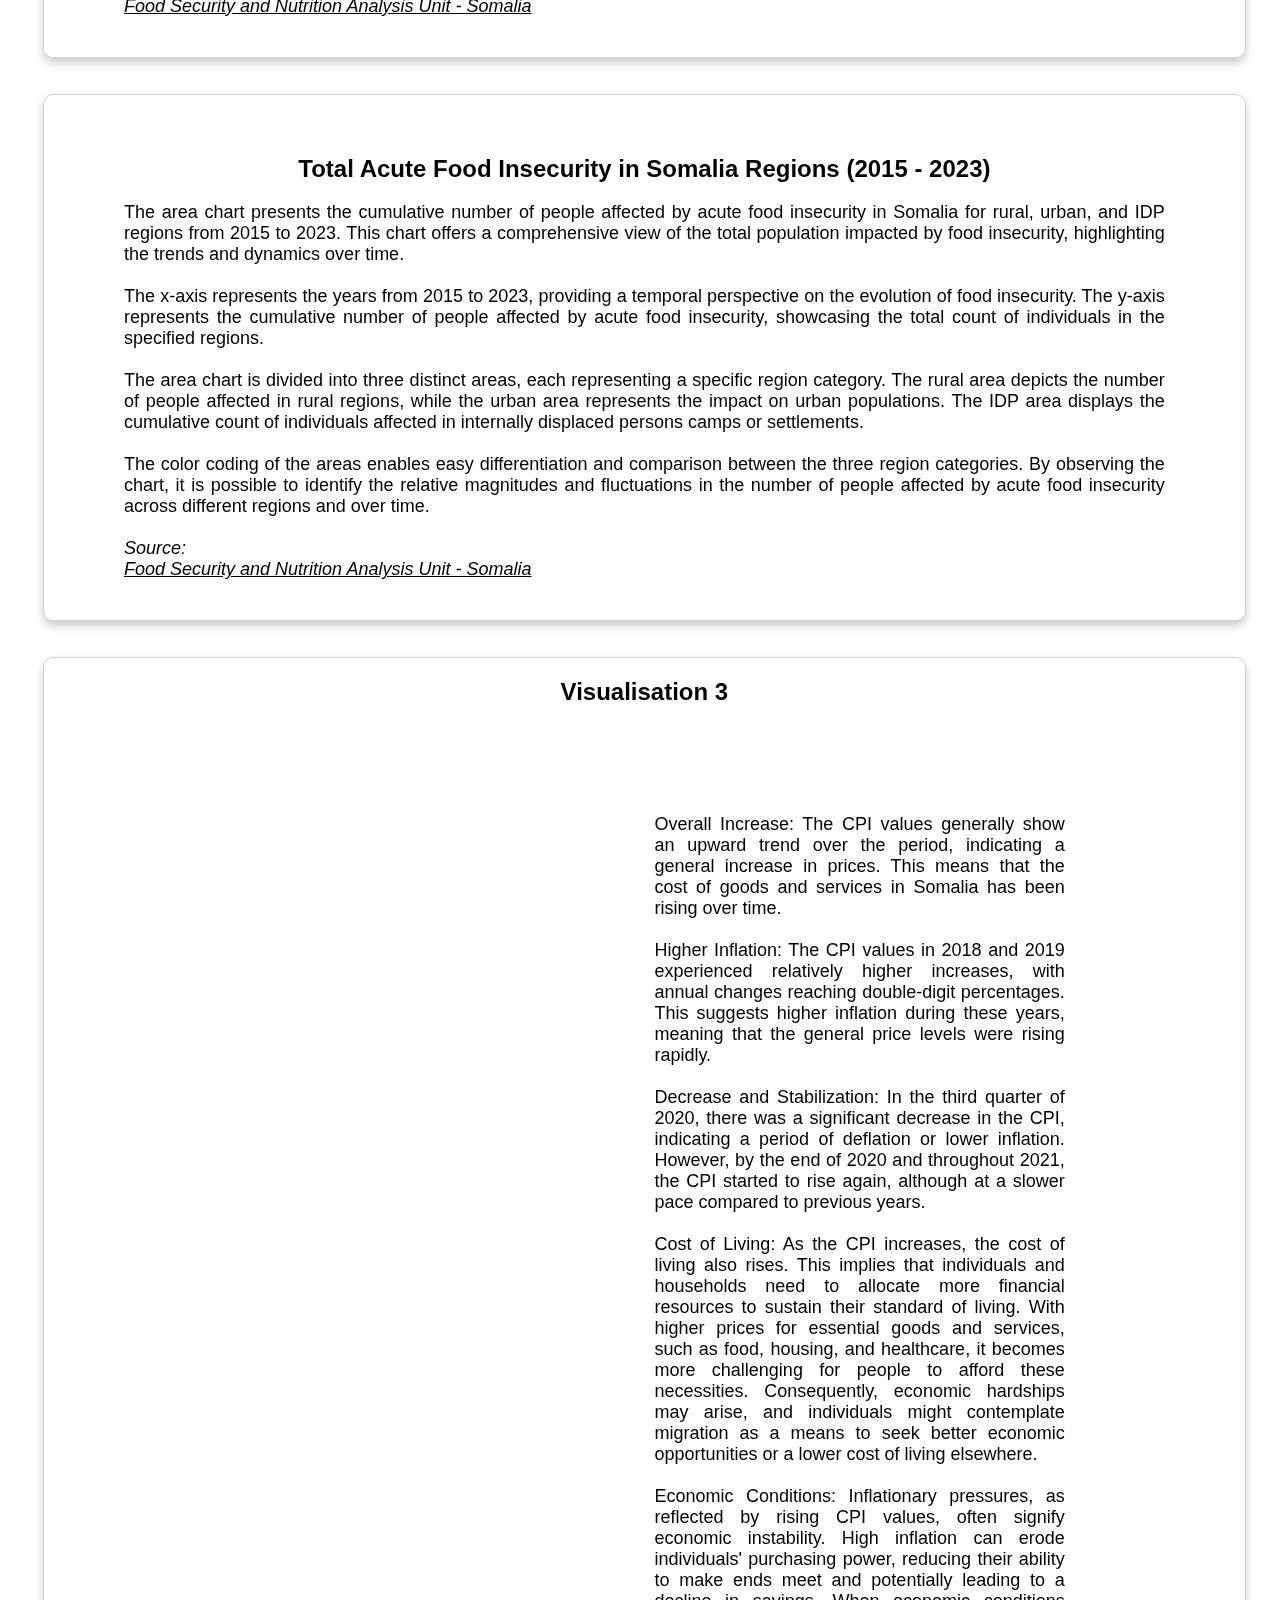
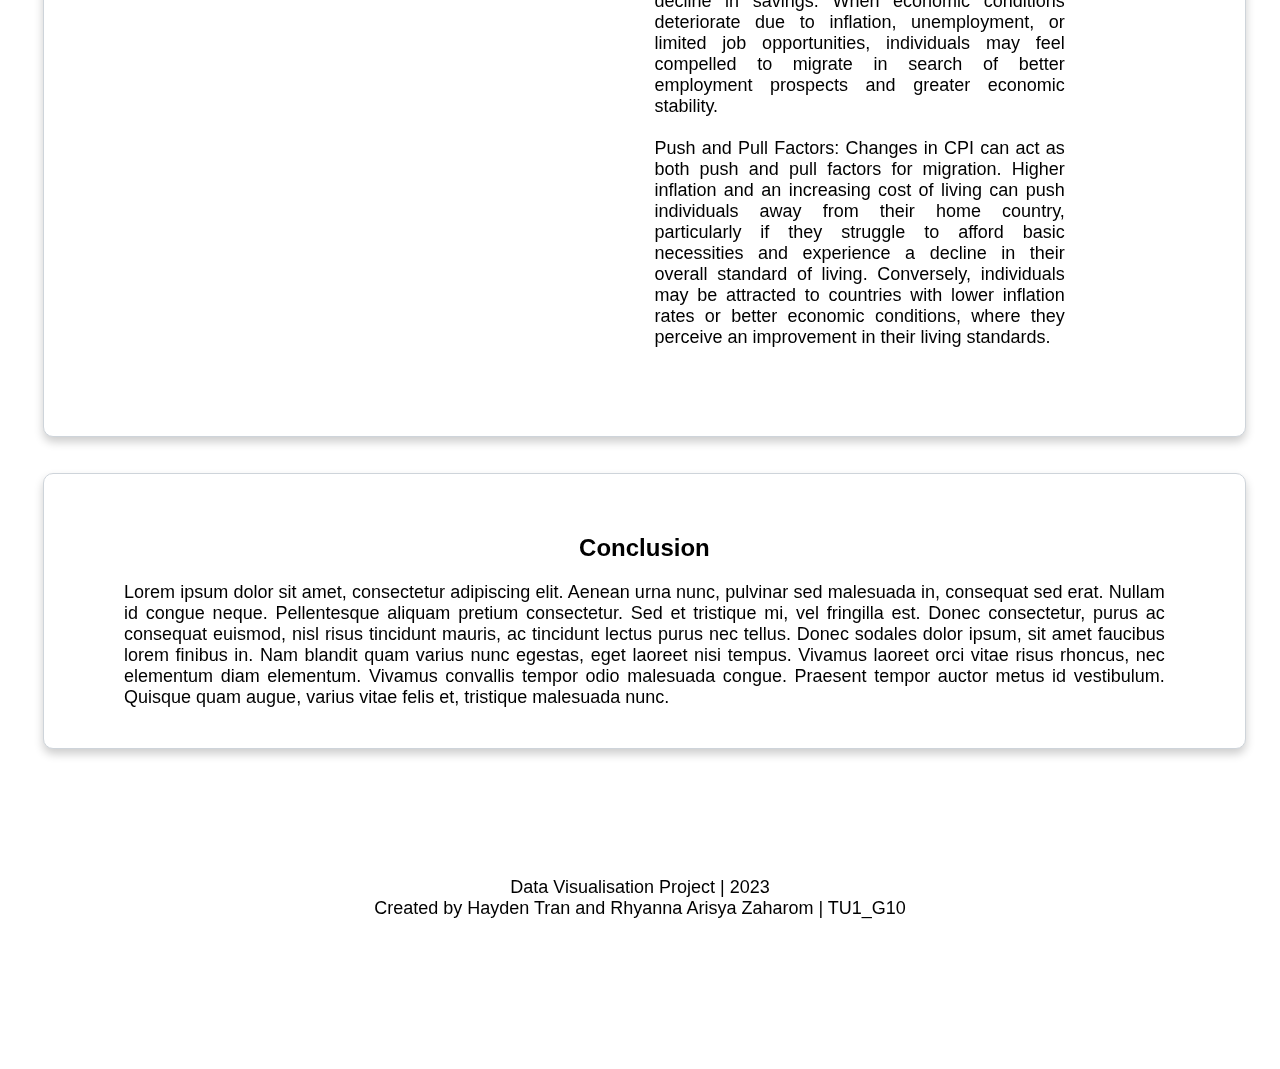
==== commit 0dba8de5: "Update" ====
--- a/index.html
+++ b/index.html
@@ -52,14 +52,14 @@
 				<h2>IPC Scale of Somalia Regions (2017 - 2022)</h2>
 				<div>
 					<p id="buttons">
-	            <button onclick="myFunction()" id='button1'>2017</button>
-	            <button onclick="myFunction2()" id='button2'>2018</button>
-							<button onclick="myFunction3()" id='button3'>2019</button>
-	            <button onclick="myFunction4()" id='button4'>2020</button>
-							<button onclick="myFunction5()" id='button5'>2021</button>
-	            <button onclick="myFunction6()" id='button6'>2022</button>
-	            <script src="button.js"></script>
+	            <button id='button1'>2017</button>
+	            <button id='button2'>2018</button>
+							<button id='button3'>2019</button>
+	            <button id='button4'>2020</button>
+							<button id='button5'>2021</button>
+	            <button id='button6'>2022</button>
 	        </p>
+					<br>
 					<div id="chart1"></div>
 					<div class="text1">
 						The choropleth map illustrates the levels of food insecurity and acute malnutrition in Somalia
--- a/index.css
+++ b/index.css
@@ -124,7 +124,7 @@
 }
 
 #container3 {
-	padding: 40px 80px;
+	padding: 70px 80px;
 	display: grid;
 	grid-template-columns: 1fr 1fr;
 	grid-gap: 20px;
@@ -132,21 +132,20 @@
 }
 
 #chart1 {
+	position: relative;
 	padding-bottom: 0.5rem;
 	clear: both;
 	padding-bottom: 1.5rem;
 	text-align: center;
-	/* position: absolute; */
 }
 
 #chart2 {
 	text-align: right;
-	margin-left: 35%;
 	scale: 0.8;
 }
 
 #chart3 {
-	text-align: left;
+	/* text-align: left; */
 	scale: 0.8;
 }
 
@@ -155,11 +154,15 @@
 }
 
 .map-tooltip {
-	background-color: #fff;
-	padding: 5px;
-	font-size: 12px;
-	border: 1px solid #ccc;
-	pointer-events: none;
+	position: absolute;
+  pointer-events: none;
+  background-color: white;
+  border: solid 1px #ccc;
+  padding: 7px;
+  font-size: 14px;
+  opacity: 0;
+  transition: opacity 0.3s;
+  z-index: 10;
 }
 
 #buttons {
@@ -177,7 +180,7 @@
 	font-weight: bold;
 	color: white;
 	font-size: 1rem;
-	background-color: #ED6A2C;
+	background-color: #8DB9B8;
 	transition-duration: 0.3s;
 }
 
@@ -196,8 +199,8 @@
 }
 
 .text3  {
-	/* margin: auto;
-	padding-right: 100px; */
+	margin: auto;
+	padding-right: 100px;
 	text-align: right;
 	text-align: justify;
 	font-size: 18px;
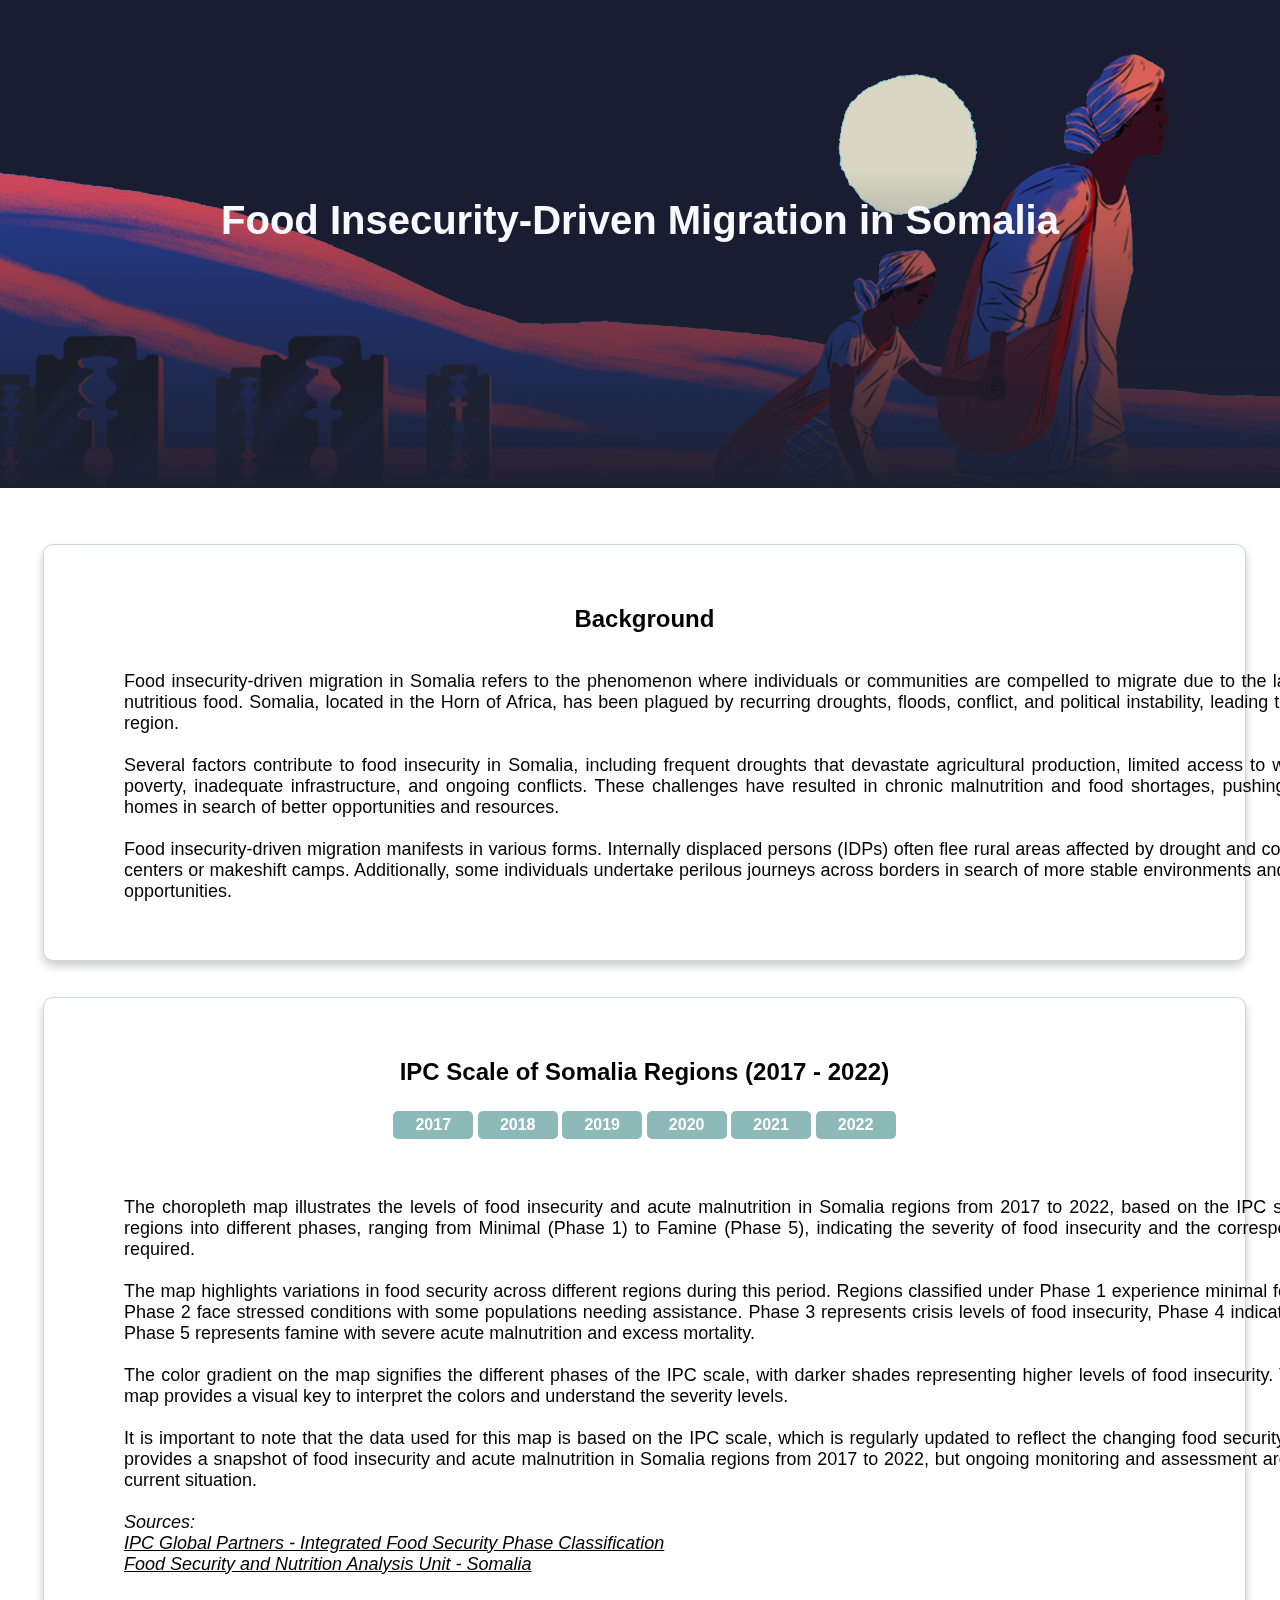
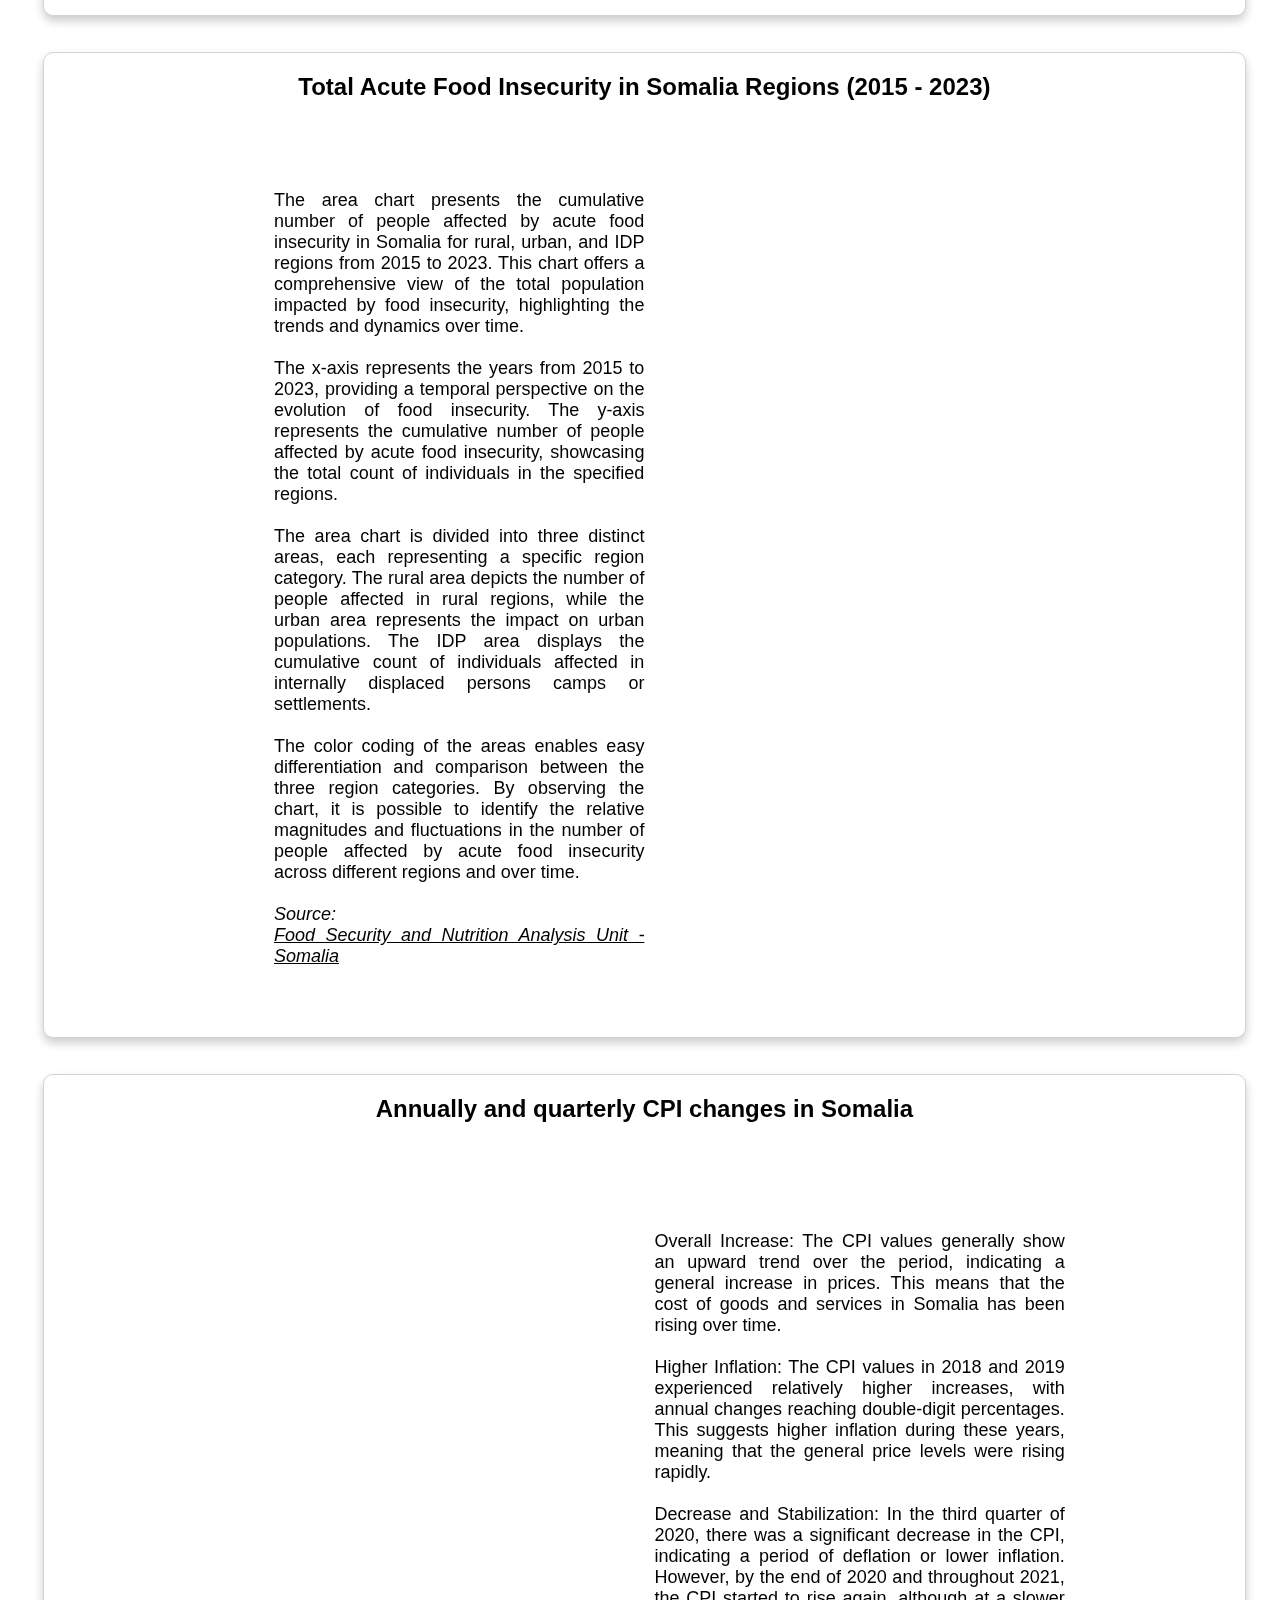
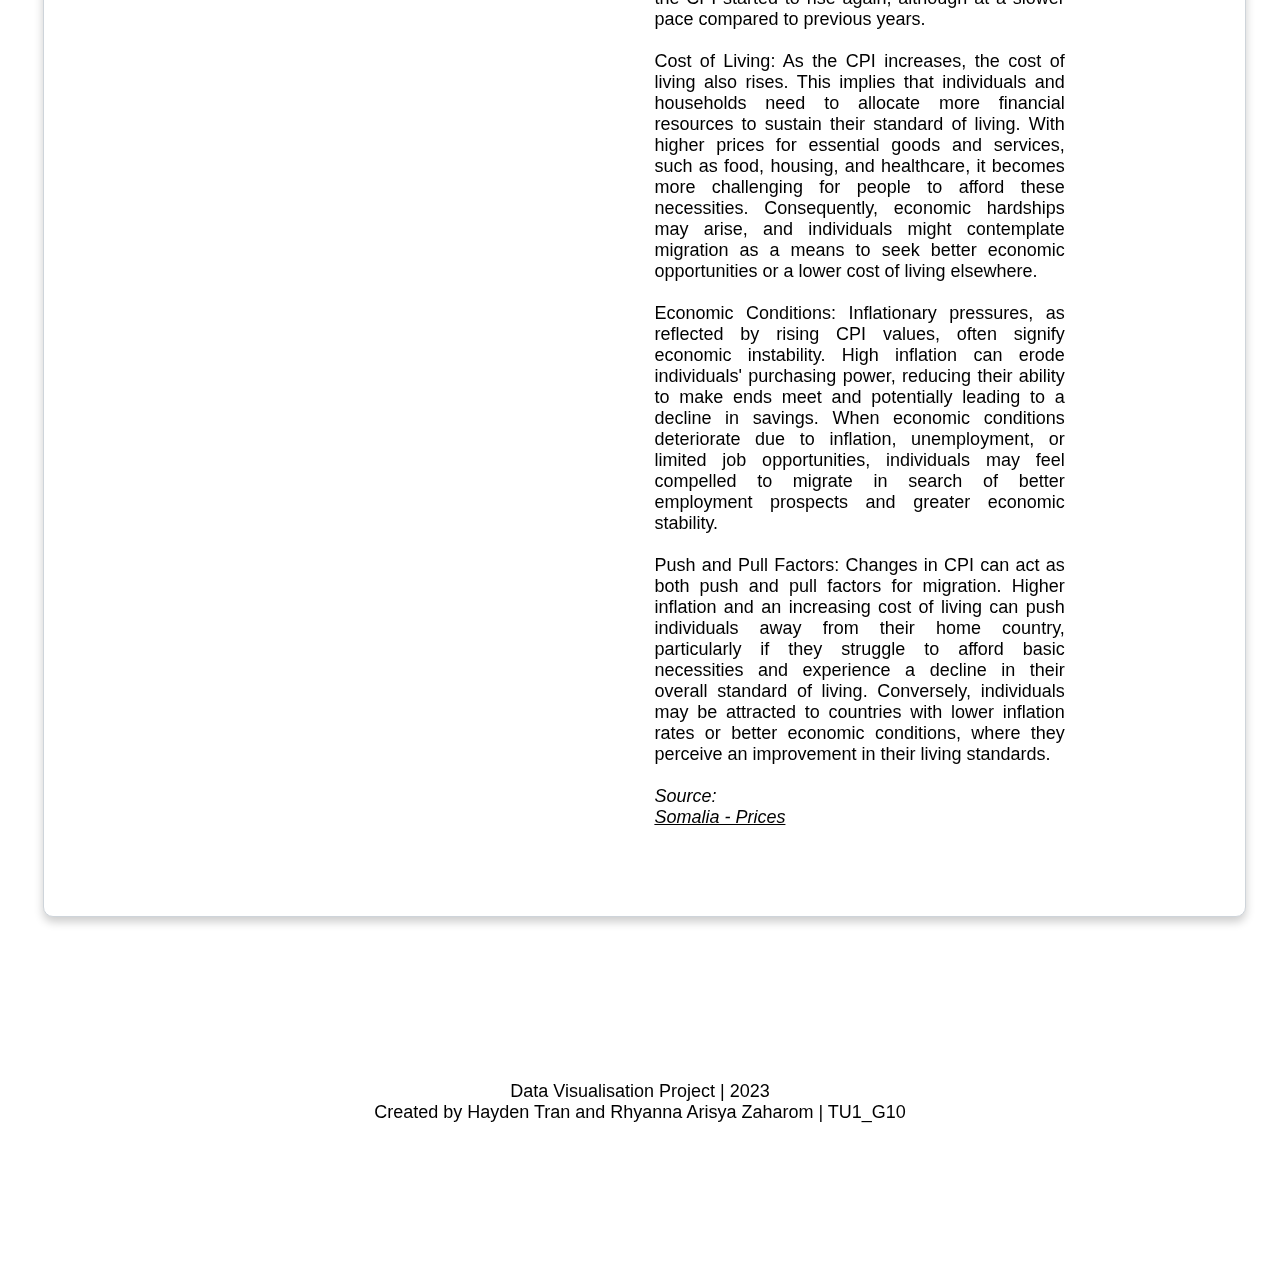
==== commit 25ea6124: "delete conclusion - adjust text in vis 2 & vis 3" ====
--- a/index.html
+++ b/index.html
@@ -19,7 +19,7 @@
 <body>
 	<div>
 		<header>
-				<h1>Food Insecurity-Driven Migration in Somalia</h1>
+			<h1>Food Insecurity-Driven Migration in Somalia</h1>
 		</header>
 		<br><br>
 		<div class="card">
@@ -39,7 +39,8 @@
 					opportunities and resources.
 					<br><br>
 					Food insecurity-driven migration manifests in various forms. Internally displaced persons (IDPs)
-					often flee rural areas affected by drought and conflict and seek refuge in urban centers or makeshift
+					often flee rural areas affected by drought and conflict and seek refuge in urban centers or
+					makeshift
 					camps. Additionally, some individuals undertake perilous journeys across borders in search of more
 					stable environments and access to food and livelihood opportunities.
 				</div>
@@ -52,40 +53,52 @@
 				<h2>IPC Scale of Somalia Regions (2017 - 2022)</h2>
 				<div>
 					<p id="buttons">
-	            <button id='button1'>2017</button>
-	            <button id='button2'>2018</button>
-							<button id='button3'>2019</button>
-	            <button id='button4'>2020</button>
-							<button id='button5'>2021</button>
-	            <button id='button6'>2022</button>
-	        </p>
+						<button id='button1'>2017</button>
+						<button id='button2'>2018</button>
+						<button id='button3'>2019</button>
+						<button id='button4'>2020</button>
+						<button id='button5'>2021</button>
+						<button id='button6'>2022</button>
+					</p>
 					<br>
 					<div id="chart1"></div>
 					<div class="text1">
 						The choropleth map illustrates the levels of food insecurity and acute malnutrition in Somalia
-						regions from 2017 to 2022, based on the IPC scale. The IPC scale classifies regions into different
-						phases, ranging from Minimal (Phase 1) to Famine (Phase 5), indicating the severity of food insecurity
+						regions from 2017 to 2022, based on the IPC scale. The IPC scale classifies regions into
+						different
+						phases, ranging from Minimal (Phase 1) to Famine (Phase 5), indicating the severity of food
+						insecurity
 						and the corresponding humanitarian response required.
 						<br><br>
-						The map highlights variations in food security across different regions during this period. Regions
-						classified under Phase 1 experience minimal food insecurity, while regions in Phase 2 face stressed
+						The map highlights variations in food security across different regions during this period.
+						Regions
+						classified under Phase 1 experience minimal food insecurity, while regions in Phase 2 face
+						stressed
 						conditions with some populations needing assistance. Phase 3 represents crisis levels of food
-						insecurity, Phase 4 indicates emergency conditions, and Phase 5 represents famine with severe acute
+						insecurity, Phase 4 indicates emergency conditions, and Phase 5 represents famine with severe
+						acute
 						malnutrition and excess mortality.
 						<br><br>
-						The color gradient on the map signifies the different phases of the IPC scale, with darker shades
-						representing higher levels of food insecurity. The legend accompanying the map provides a visual key
+						The color gradient on the map signifies the different phases of the IPC scale, with darker
+						shades
+						representing higher levels of food insecurity. The legend accompanying the map provides a visual
+						key
 						to interpret the colors and understand the severity levels.
 						<br><br>
-						It is important to note that the data used for this map is based on the IPC scale, which is regularly
-						updated to reflect the changing food security situation. Therefore, the map provides a snapshot of
-						food insecurity and acute malnutrition in Somalia regions from 2017 to 2022, but ongoing monitoring
+						It is important to note that the data used for this map is based on the IPC scale, which is
+						regularly
+						updated to reflect the changing food security situation. Therefore, the map provides a snapshot
+						of
+						food insecurity and acute malnutrition in Somalia regions from 2017 to 2022, but ongoing
+						monitoring
 						and assessment are necessary to understand the current situation.
 						<br><br>
 						<i>Sources:<br>
-							<a class="hyperlinks" href='http://www.ipcinfo.org/'>IPC Global Partners - Integrated Food Security Phase Classification</a>
+							<a class="hyperlinks" href='http://www.ipcinfo.org/'>IPC Global Partners - Integrated Food
+								Security Phase Classification</a>
 							<br>
-							<a class="hyperlinks" href='https://fsnau.org/'>Food Security and Nutrition Analysis Unit - Somalia</a>
+							<a class="hyperlinks" href='https://fsnau.org/'>Food Security and Nutrition Analysis Unit -
+								Somalia</a>
 						</i>
 					</div>
 				</div>
@@ -93,40 +106,39 @@
 		</div>
 		<br><br>
 		<div class="card">
+			<h2>Total Acute Food Insecurity in Somalia Regions (2015 - 2023)</h2>
 			<div id="container2">
-				<h2>Total Acute Food Insecurity in Somalia Regions (2015 - 2023)</h2>
-				<div>
-					<div id="chart2"></div>
-					<div class="text2">
-						The area chart presents the cumulative number of people affected by acute food insecurity in
-						Somalia for rural, urban, and IDP regions from 2015 to 2023. This chart offers a comprehensive
-						view of the total population impacted by food insecurity, highlighting the trends and dynamics
-						over time.
-						<br><br>
-						The x-axis represents the years from 2015 to 2023, providing a temporal perspective on the
-						evolution of food insecurity. The y-axis represents the cumulative number of people affected
-						by acute food insecurity, showcasing the total count of individuals in the specified regions.
-						<br><br>
-						The area chart is divided into three distinct areas, each representing a specific region category.
-						The rural area depicts the number of people affected in rural regions, while the urban area
-						represents the impact on urban populations. The IDP area displays the cumulative count of
-						individuals affected in internally displaced persons camps or settlements.
-						<br><br>
-						The color coding of the areas enables easy differentiation and comparison between the three
-						region categories. By observing the chart, it is possible to identify the relative magnitudes
-						and fluctuations in the number of people affected by acute food insecurity across different
-						regions and over time.
-						<br><br>
-						<i>Source:<br>
-							<a class="hyperlinks" href='https://fsnau.org/'>Food Security and Nutrition Analysis Unit - Somalia</a>
-						</i>
-					</div>
-				</div>
-			</div>
-		</div>
-		<br><br>
-		<div class="card">
-			<h2>Visualisation 3</h2>
+				<div class="text2">
+					The area chart presents the cumulative number of people affected by acute food insecurity in
+					Somalia for rural, urban, and IDP regions from 2015 to 2023. This chart offers a comprehensive
+					view of the total population impacted by food insecurity, highlighting the trends and dynamics
+					over time.
+					<br><br>
+					The x-axis represents the years from 2015 to 2023, providing a temporal perspective on the
+					evolution of food insecurity. The y-axis represents the cumulative number of people affected
+					by acute food insecurity, showcasing the total count of individuals in the specified regions.
+					<br><br>
+					The area chart is divided into three distinct areas, each representing a specific region category.
+					The rural area depicts the number of people affected in rural regions, while the urban area
+					represents the impact on urban populations. The IDP area displays the cumulative count of
+					individuals affected in internally displaced persons camps or settlements.
+					<br><br>
+					The color coding of the areas enables easy differentiation and comparison between the three
+					region categories. By observing the chart, it is possible to identify the relative magnitudes
+					and fluctuations in the number of people affected by acute food insecurity across different
+					regions and over time.
+					<br><br>
+					<i>Source:<br>
+						<a class="hyperlinks" href='https://fsnau.org/'>Food Security and Nutrition Analysis Unit -
+							Somalia</a>
+					</i>
+				</div>
+				<div id="chart2"></div>
+			</div>
+		</div>
+		<br><br>
+		<div class="card">
+			<h2>Annually and quarterly CPI changes in Somalia</h2>
 			<div id="container3">
 				<div id="chart3"></div>
 				<div class="text3">
@@ -169,33 +181,16 @@
 						their overall standard of living. Conversely, individuals may be attracted to countries with
 						lower inflation rates or better economic conditions, where they perceive an improvement in their
 						living standards.
+						<br><br>
+						<i>Source:<br>
+							<a class="hyperlinks" href='https://data.humdata.org/dataset/faostat-prices-for-somalia'>Somalia - Prices</a>
+						</i>
 					</p>
 				</div>
 			</div>
 		</div>
 	</div>
 	<br><br>
-
-	<div class="card">
-		<div id="container4">
-			<h2>Conclusion</h2>
-			<div class="text4">
-				Lorem ipsum dolor sit amet, consectetur adipiscing elit. Aenean urna nunc, pulvinar sed
-				malesuada in,
-				consequat sed erat. Nullam id congue neque. Pellentesque aliquam pretium consectetur. Sed et
-				tristique mi,
-				vel fringilla est. Donec consectetur, purus ac consequat euismod, nisl risus tincidunt mauris,
-				ac tincidunt
-				lectus purus nec tellus. Donec sodales dolor ipsum, sit amet faucibus lorem finibus in. Nam
-				blandit quam
-				varius nunc egestas, eget laoreet nisi tempus. Vivamus laoreet orci vitae risus rhoncus, nec
-				elementum diam
-				elementum. Vivamus convallis tempor odio malesuada congue. Praesent tempor auctor metus id
-				vestibulum. Quisque
-				quam augue, varius vitae felis et, tristique malesuada nunc.
-			</div>
-		</div>
-	</div>
 
 	</div>
 	<footer style="text-align:center">
@@ -206,4 +201,4 @@
 	</footer>
 </body>
 
-</html>
+</html>--- a/index.css
+++ b/index.css
@@ -9,20 +9,20 @@
 }
 
 header {
-  position:relative;
-  overflow:hidden;
-  display:flex;
-  flex-wrap: wrap;
-  justify-content: center;
-  align-items: flex-start;
-  align-content: flex-start;
-  height:50vw;
-  min-height:350px;
-  max-height:350px;
-  min-width:300px;
-  color:#F7F9FD;
+	position: relative;
+	overflow: hidden;
+	display: flex;
+	flex-wrap: wrap;
+	justify-content: center;
+	align-items: flex-start;
+	align-content: flex-start;
+	height: 50vw;
+	min-height: 350px;
+	max-height: 350px;
+	min-width: 300px;
+	color: #F7F9FD;
 	font-size: 20px;
-	text-align:center;
+	text-align: center;
 	padding-top: 90px;
 	padding-bottom: 90px;
 	margin-left: -50px;
@@ -32,38 +32,44 @@
 }
 
 header:after {
-  content:"";
-  width:100%;
-  height:100%;
-  position:absolute;
-  bottom:0;
-  left:0;
-  z-index:-1;
- 	background: linear-gradient(to bottom, rgba(0,0,0,0.12) 40%,rgba(27,32,48,1) 100%);
+	content: "";
+	width: 100%;
+	height: 100%;
+	position: absolute;
+	bottom: 0;
+	left: 0;
+	z-index: -1;
+	background: linear-gradient(to bottom, rgba(0, 0, 0, 0.12) 40%, rgba(27, 32, 48, 1) 100%);
 }
 
 header:before {
-  content:"";
-  width:100%;
-  height:200%;
-  position:absolute;
-  top:0;
-  left:0;
-  -webkit-backface-visibility: hidden;
-  -webkit-transform: translateZ(0); backface-visibility: hidden;
-  scale: (1.0, 1.0);
-  transform: translateZ(0);
-  background:#1B2030 url(images/somalia_illustration.png) 50% 0 no-repeat;
-  background-size:100%;
-  background-attachment:fixed;
-  animation: grow 360s  linear 10ms infinite;
-  transition:all 0.4s ease-in-out;
-  z-index:-2
+	content: "";
+	width: 100%;
+	height: 200%;
+	position: absolute;
+	top: 0;
+	left: 0;
+	-webkit-backface-visibility: hidden;
+	-webkit-transform: translateZ(0);
+	backface-visibility: hidden;
+	scale: (1.0, 1.0);
+	transform: translateZ(0);
+	background: #1B2030 url(images/somalia_illustration.png) 50% 0 no-repeat;
+	background-size: 100%;
+	background-attachment: fixed;
+	animation: grow 360s linear 10ms infinite;
+	transition: all 0.4s ease-in-out;
+	z-index: -2
 }
 
 @keyframes grow {
-  0% { transform: scale(1) translateY(0px)}
-  50% { transform: scale(1.2) translateY(-400px)}
+	0% {
+		transform: scale(1) translateY(0px)
+	}
+
+	50% {
+		transform: scale(1.2) translateY(-400px)
+	}
 }
 
 h1 {
@@ -74,20 +80,20 @@
 	content: '';
 	position: absolute;
 	display: inline-block;
-  height: 1em;
-  width: 58%;
-  border-bottom: 1px solid;
-  margin-top: 1%;
+	height: 1em;
+	width: 58%;
+	border-bottom: 1px solid;
+	margin-top: 1%;
 	left: 21%;
-  opacity: 0;
+	opacity: 0;
 	animation: underlineEffect 4s forwards;
-	transform: scale(0,1);
+	transform: scale(0, 1);
 }
 
 @keyframes underlineEffect {
 	0% {
 		opacity: 0;
-		transform: scale(0,1);
+		transform: scale(0, 1);
 	}
 
 	100% {
@@ -97,7 +103,7 @@
 }
 
 body {
-  background-color: #FFFFFF;
+	background-color: #FFFFFF;
 	overflow-x: hidden;
 }
 
@@ -113,14 +119,19 @@
 	background-color: #fff;
 }
 
-#container0, #container1, #container4 {
+#container0,
+#container1,
+#container4 {
 	padding: 40px 80px;
 	text-align: justify;
 }
 
 #container2 {
-	padding: 40px 80px;
-	text-align: justify;
+	padding: 70px 80px;
+	display: grid;
+	grid-template-columns: 1fr 1fr;
+	grid-gap: 0px;
+	text-align: center;
 }
 
 #container3 {
@@ -155,14 +166,14 @@
 
 .map-tooltip {
 	position: absolute;
-  pointer-events: none;
-  background-color: white;
-  border: solid 1px #ccc;
-  padding: 7px;
-  font-size: 14px;
-  opacity: 0;
-  transition: opacity 0.3s;
-  z-index: 10;
+	pointer-events: none;
+	background-color: white;
+	border: solid 1px #ccc;
+	padding: 7px;
+	font-size: 14px;
+	opacity: 0;
+	transition: opacity 0.3s;
+	z-index: 10;
 }
 
 #buttons {
@@ -185,20 +196,25 @@
 }
 
 button:hover {
-  opacity: 0.6;
-}
-
-.background, .text1, .text4 {
-	font-size: 18px;
-}
-
-.text2  {
+	opacity: 0.6;
+}
+
+.background,
+.text1 {
+	font-size: 18px;
+	margin: auto;
+	width: 1400px;
+}
+
+.text2 {
 	text-align: left;
 	text-align: justify;
 	font-size: 18px;
-}
-
-.text3  {
+	margin: auto;
+	padding-left: 150px;
+}
+
+.text3 {
 	margin: auto;
 	padding-right: 100px;
 	text-align: right;
@@ -218,4 +234,4 @@
 	margin-right: -50px;
 	margin-bottom: -50px;
 	margin-top: 20px;
-}
+}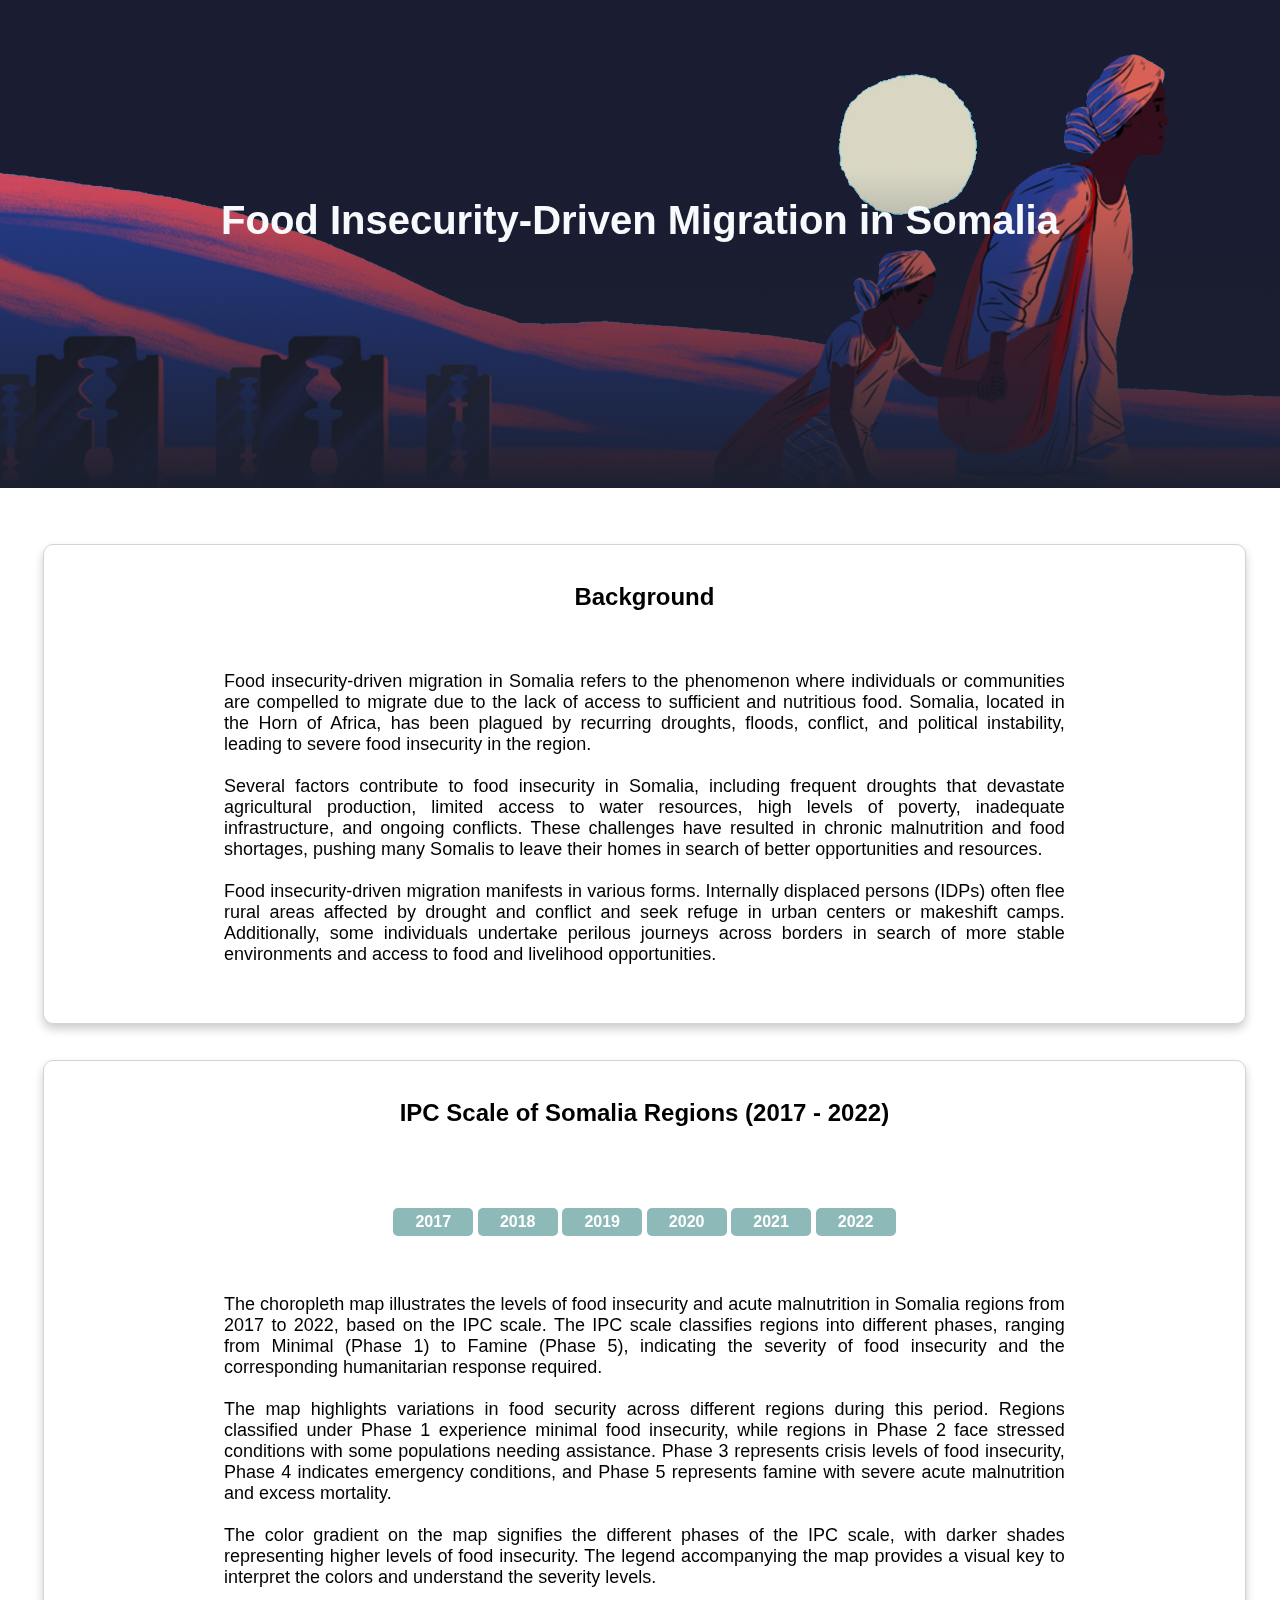
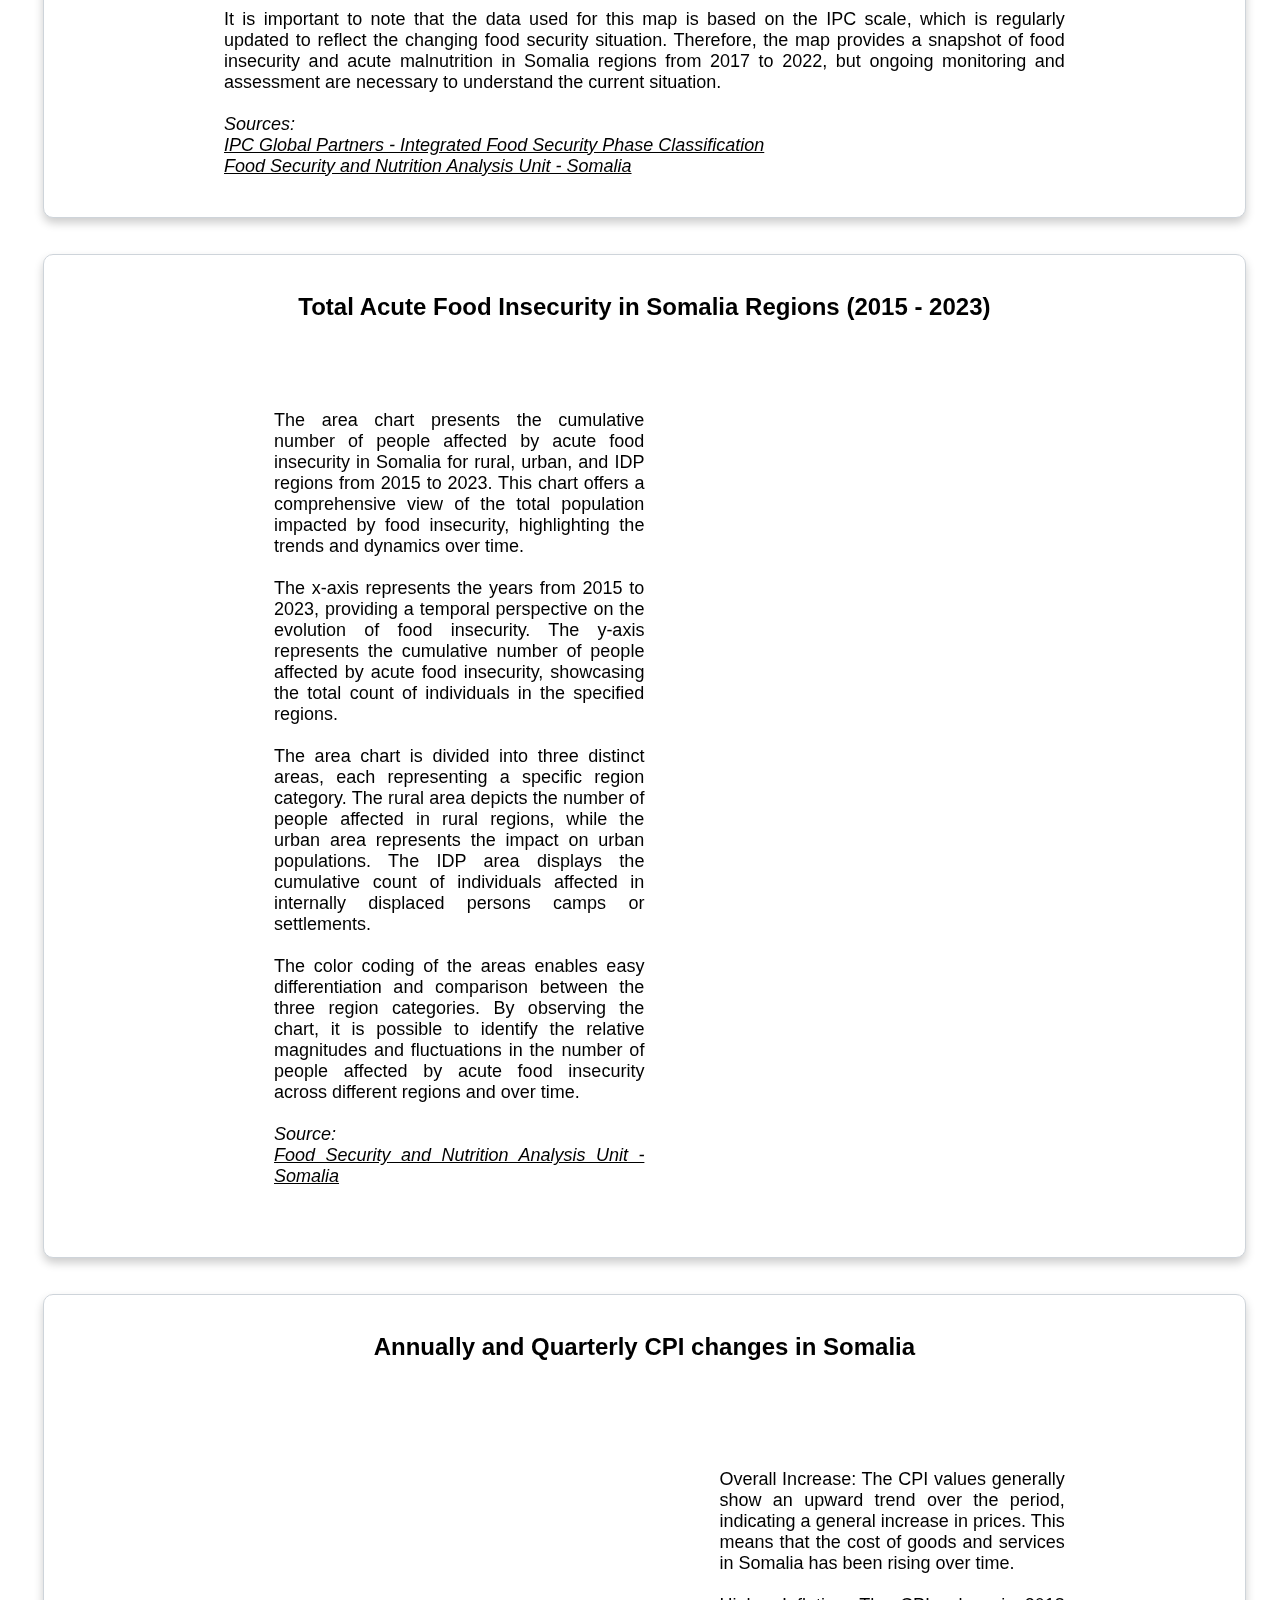
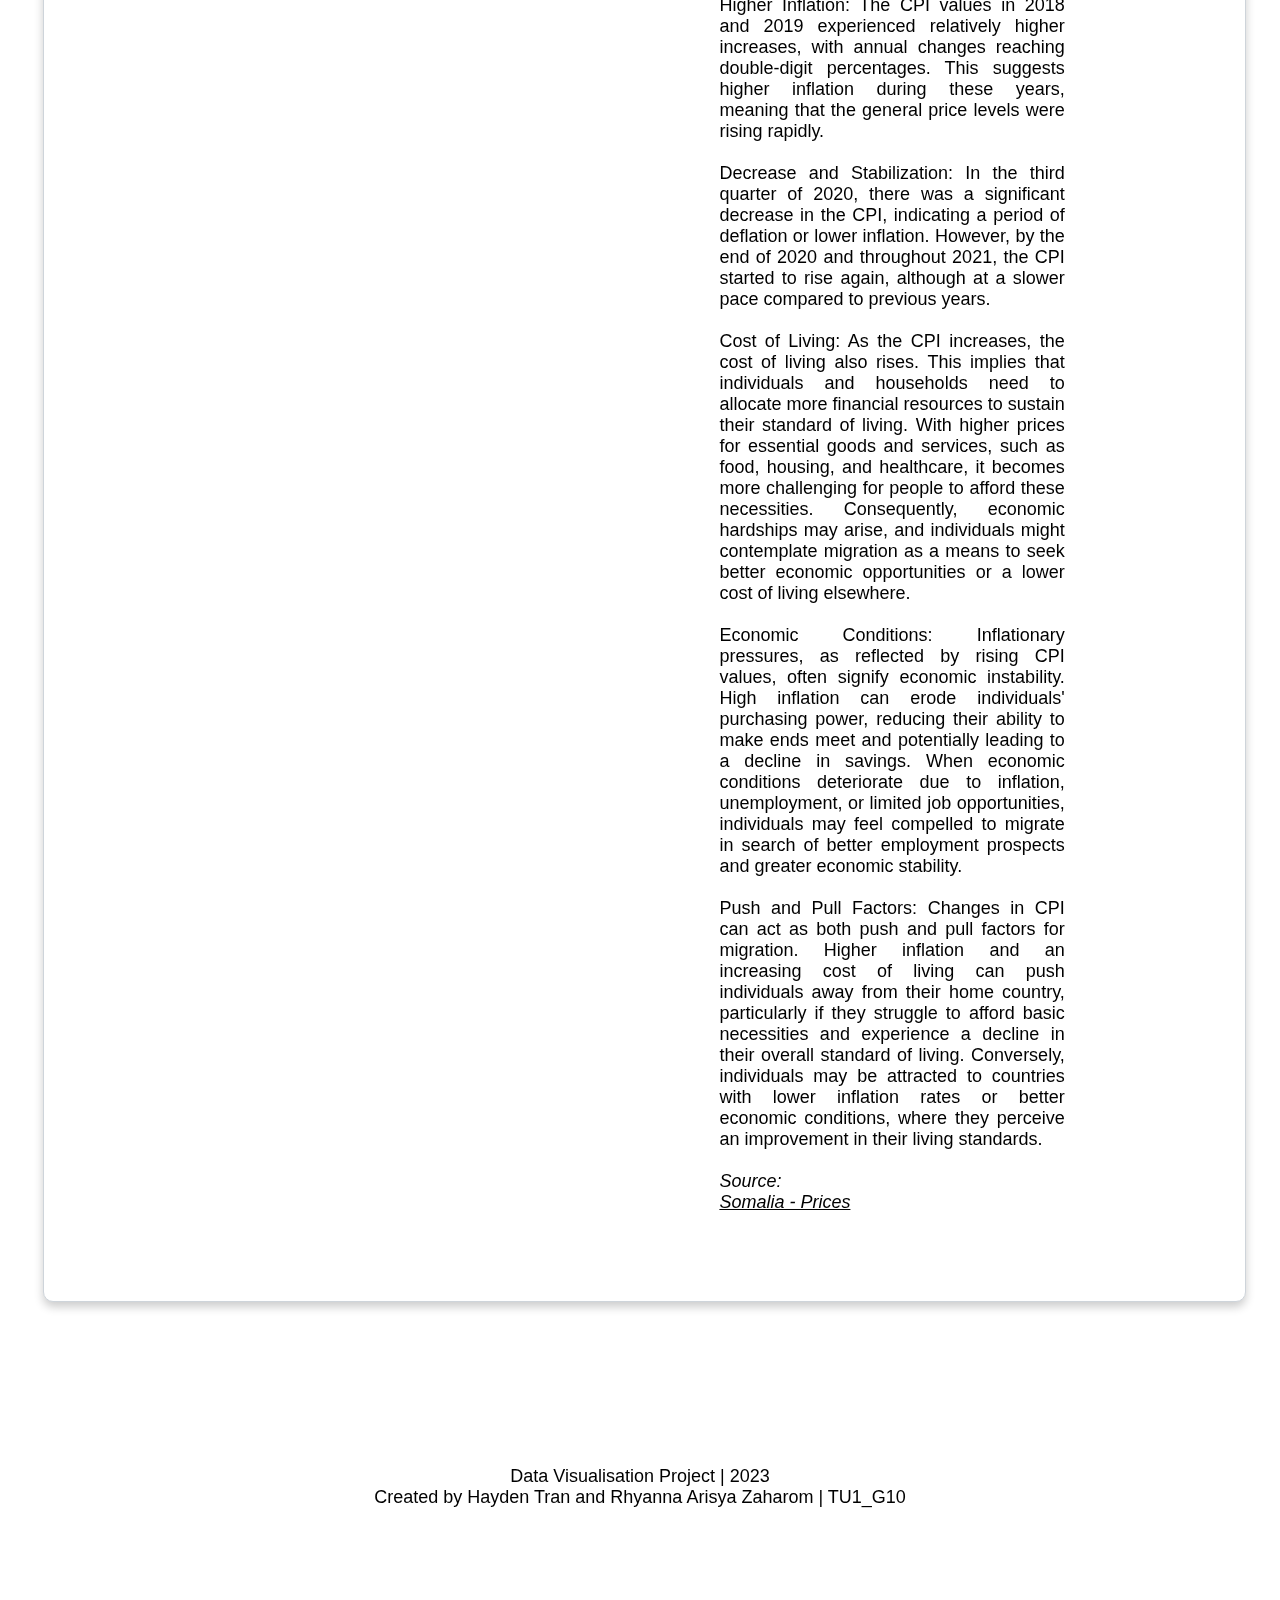
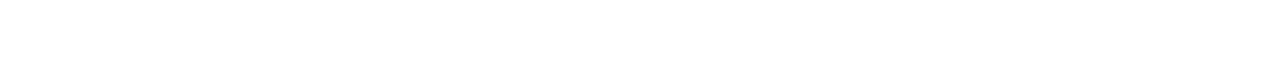
==== commit b3454c6a: "Update index.html" ====
--- a/index.html
+++ b/index.html
@@ -23,9 +23,9 @@
 		</header>
 		<br><br>
 		<div class="card">
+			<br>
+			<h2>Background</h2>
 			<div id="container0">
-				<h2>Background</h2>
-				<br>
 				<div class="background">
 					Food insecurity-driven migration in Somalia refers to the phenomenon where individuals or
 					communities are compelled to migrate due to the lack of access to sufficient and nutritious
@@ -49,8 +49,9 @@
 		</div>
 		<br><br>
 		<div class="card">
+			<br>
+			<h2>IPC Scale of Somalia Regions (2017 - 2022)</h2>
 			<div id="container1">
-				<h2>IPC Scale of Somalia Regions (2017 - 2022)</h2>
 				<div>
 					<p id="buttons">
 						<button id='button1'>2017</button>
@@ -106,6 +107,7 @@
 		</div>
 		<br><br>
 		<div class="card">
+			<br>
 			<h2>Total Acute Food Insecurity in Somalia Regions (2015 - 2023)</h2>
 			<div id="container2">
 				<div class="text2">
@@ -138,7 +140,8 @@
 		</div>
 		<br><br>
 		<div class="card">
-			<h2>Annually and quarterly CPI changes in Somalia</h2>
+			<br>
+			<h2>Annually and Quarterly CPI changes in Somalia</h2>
 			<div id="container3">
 				<div id="chart3"></div>
 				<div class="text3">
@@ -201,4 +204,4 @@
 	</footer>
 </body>
 
-</html>+</html>
--- a/index.css
+++ b/index.css
@@ -138,7 +138,7 @@
 	padding: 70px 80px;
 	display: grid;
 	grid-template-columns: 1fr 1fr;
-	grid-gap: 20px;
+	grid-gap: 150px;
 	text-align: center;
 }
 
@@ -152,12 +152,10 @@
 
 #chart2 {
 	text-align: right;
-	scale: 0.8;
 }
 
 #chart3 {
-	/* text-align: left; */
-	scale: 0.8;
+	text-align: right;
 }
 
 h2 {
@@ -202,8 +200,8 @@
 .background,
 .text1 {
 	font-size: 18px;
-	margin: auto;
-	width: 1400px;
+	padding-left: 100px;
+	padding-right: 100px;
 }
 
 .text2 {
@@ -234,4 +232,4 @@
 	margin-right: -50px;
 	margin-bottom: -50px;
 	margin-top: 20px;
-}+}
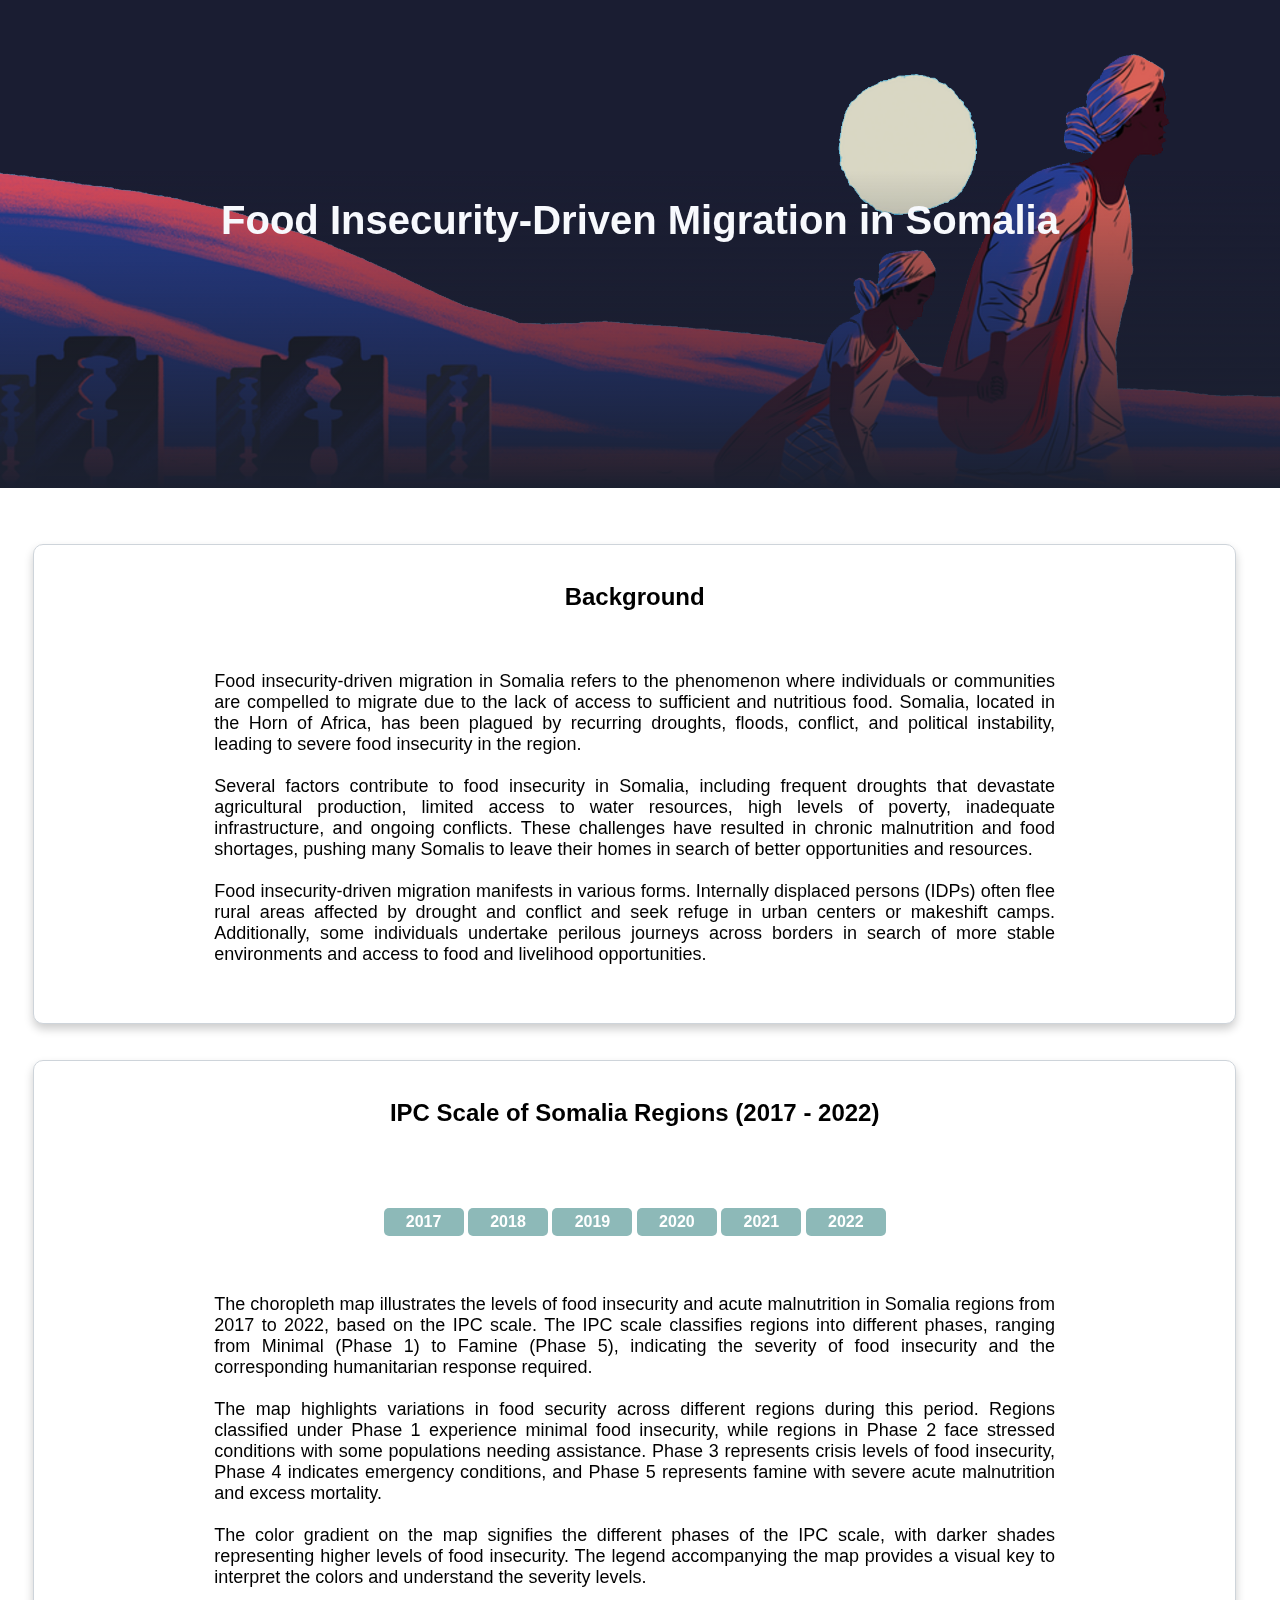
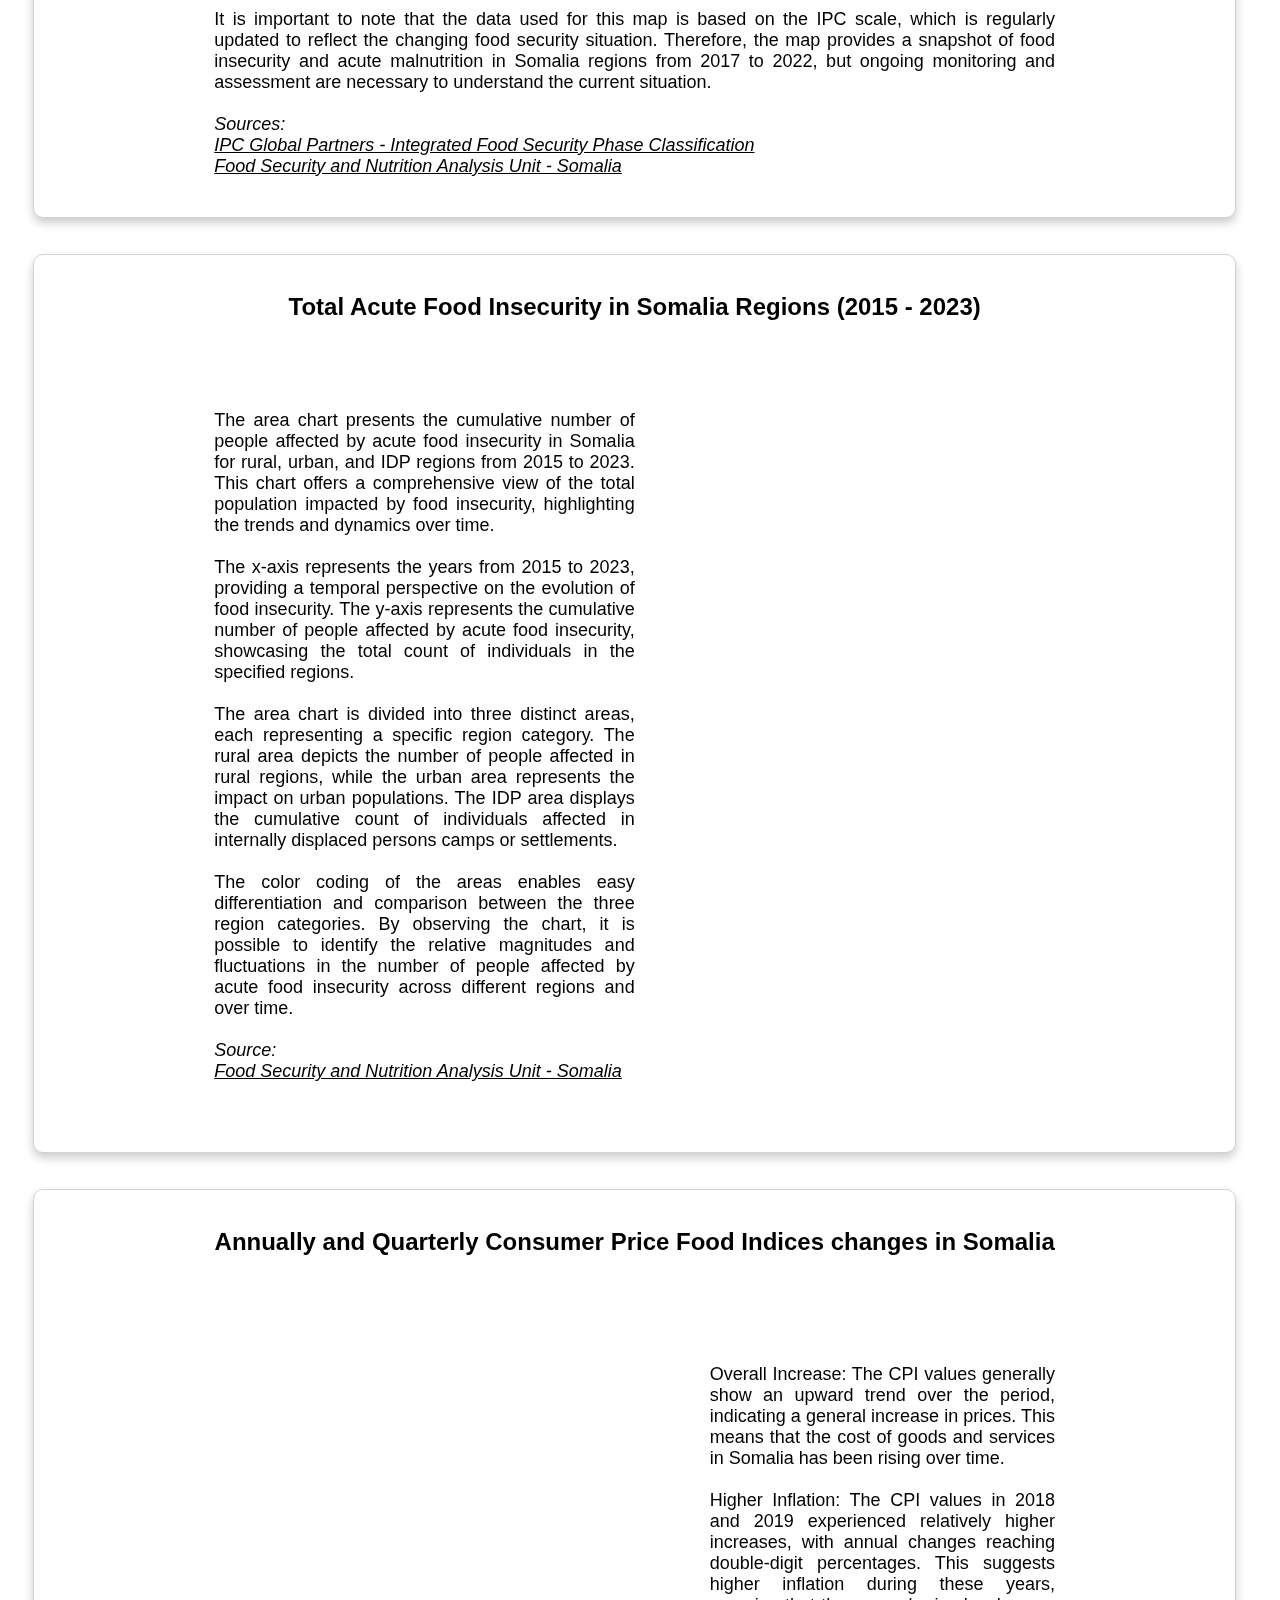
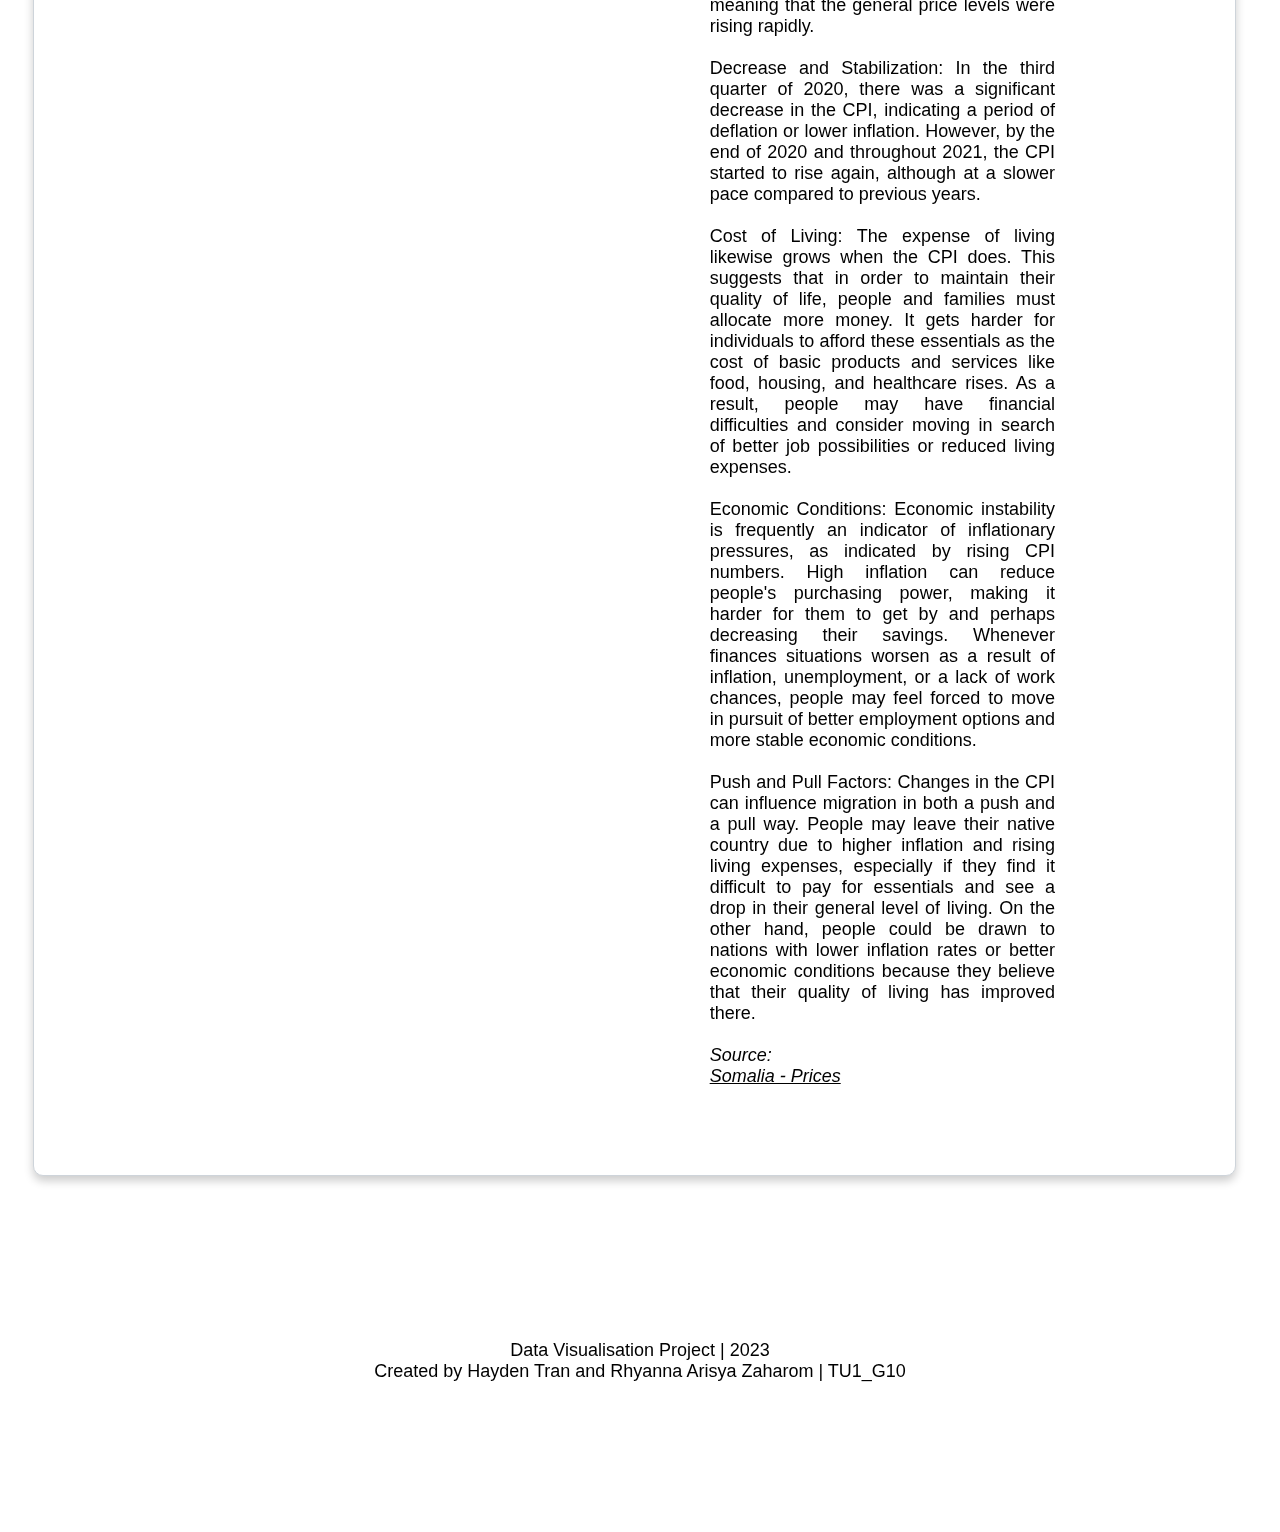
==== commit b4677cf5: "content vis 3" ====
--- a/index.html
+++ b/index.html
@@ -141,7 +141,7 @@
 		<br><br>
 		<div class="card">
 			<br>
-			<h2>Annually and Quarterly CPI changes in Somalia</h2>
+			<h2>Annually and Quarterly Consumer Price Food Indices changes in Somalia</h2>
 			<div id="container3">
 				<div id="chart3"></div>
 				<div class="text3">
@@ -162,31 +162,31 @@
 						years.
 						<br>
 						<br>
-						Cost of Living: As the CPI increases, the cost of living also rises. This implies that
-						individuals and households need to allocate more financial resources to sustain their standard
-						of living. With higher prices for essential goods and services, such as food, housing, and
-						healthcare, it becomes more challenging for people to afford these necessities. Consequently,
-						economic hardships may arise, and individuals might contemplate migration as a means to seek
-						better economic opportunities or a lower cost of living elsewhere.
-						<br>
-						<br>
-						Economic Conditions: Inflationary pressures, as reflected by rising CPI values, often signify
-						economic instability. High inflation can erode individuals' purchasing power, reducing their
-						ability to make ends meet and potentially leading to a decline in savings. When economic
-						conditions deteriorate due to inflation, unemployment, or limited job opportunities, individuals
-						may feel compelled to migrate in search of better employment prospects and greater economic
-						stability.
-						<br>
-						<br>
-						Push and Pull Factors: Changes in CPI can act as both push and pull factors for migration.
-						Higher inflation and an increasing cost of living can push individuals away from their home
-						country, particularly if they struggle to afford basic necessities and experience a decline in
-						their overall standard of living. Conversely, individuals may be attracted to countries with
-						lower inflation rates or better economic conditions, where they perceive an improvement in their
-						living standards.
+						Cost of Living: The expense of living likewise grows when the CPI does. This suggests that in
+						order to maintain their quality of life, people and families must allocate more money. It gets
+						harder for individuals to afford these essentials as the cost of basic products and services
+						like food, housing, and healthcare rises. As a result, people may have financial difficulties
+						and consider moving in search of better job possibilities or reduced living expenses.
+						<br>
+						<br>
+						Economic Conditions: Economic instability is frequently an indicator of inflationary pressures,
+						as indicated by rising CPI numbers. High inflation can reduce people's purchasing power, making
+						it harder for them to get by and perhaps decreasing their savings. Whenever finances
+						situations worsen as a result of inflation, unemployment, or a lack of work chances, people may
+						feel forced to move in pursuit of better employment options and more stable economic conditions.
+
+						<br>
+						<br>
+						Push and Pull Factors: Changes in the CPI can influence migration in both a push and a pull
+						way. People may leave their native country due to higher inflation and rising living expenses,
+						especially if they find it difficult to pay for essentials and see a drop in their general level
+						of living. On the other hand, people could be drawn to nations with lower inflation rates or
+						better economic conditions because they believe that their quality of living has improved there.
+
 						<br><br>
 						<i>Source:<br>
-							<a class="hyperlinks" href='https://data.humdata.org/dataset/faostat-prices-for-somalia'>Somalia - Prices</a>
+							<a class="hyperlinks"
+								href='https://data.humdata.org/dataset/faostat-prices-for-somalia'>Somalia - Prices</a>
 						</i>
 					</p>
 				</div>
@@ -204,4 +204,4 @@
 	</footer>
 </body>
 
-</html>
+</html>--- a/index.css
+++ b/index.css
@@ -1,8 +1,10 @@
-/**
-* Authors: Hayden Tran (102882815), Rhyanna Arisya Zaharom (103698709)
-* Target: index.html
-* Created: 29th April 2023
-**/
+/*
+Authors: Hayden Tran (102882815), Rhyanna Arisya Zaharom (103698709)
+Target: index.html
+Created: 29th April 2023
+Semester 1 2023
+COS30045
+*/
 
 * {
 	font-family: 'Arial', sans-serif;
@@ -115,7 +117,7 @@
 	border-style: solid;
 	border-width: thin;
 	border-color: #ced4da;
-	margin-left: 35px;
+	margin-left: 2%;
 	background-color: #fff;
 }
 
@@ -209,7 +211,7 @@
 	text-align: justify;
 	font-size: 18px;
 	margin: auto;
-	padding-left: 150px;
+	padding-left: 100px;
 }
 
 .text3 {
